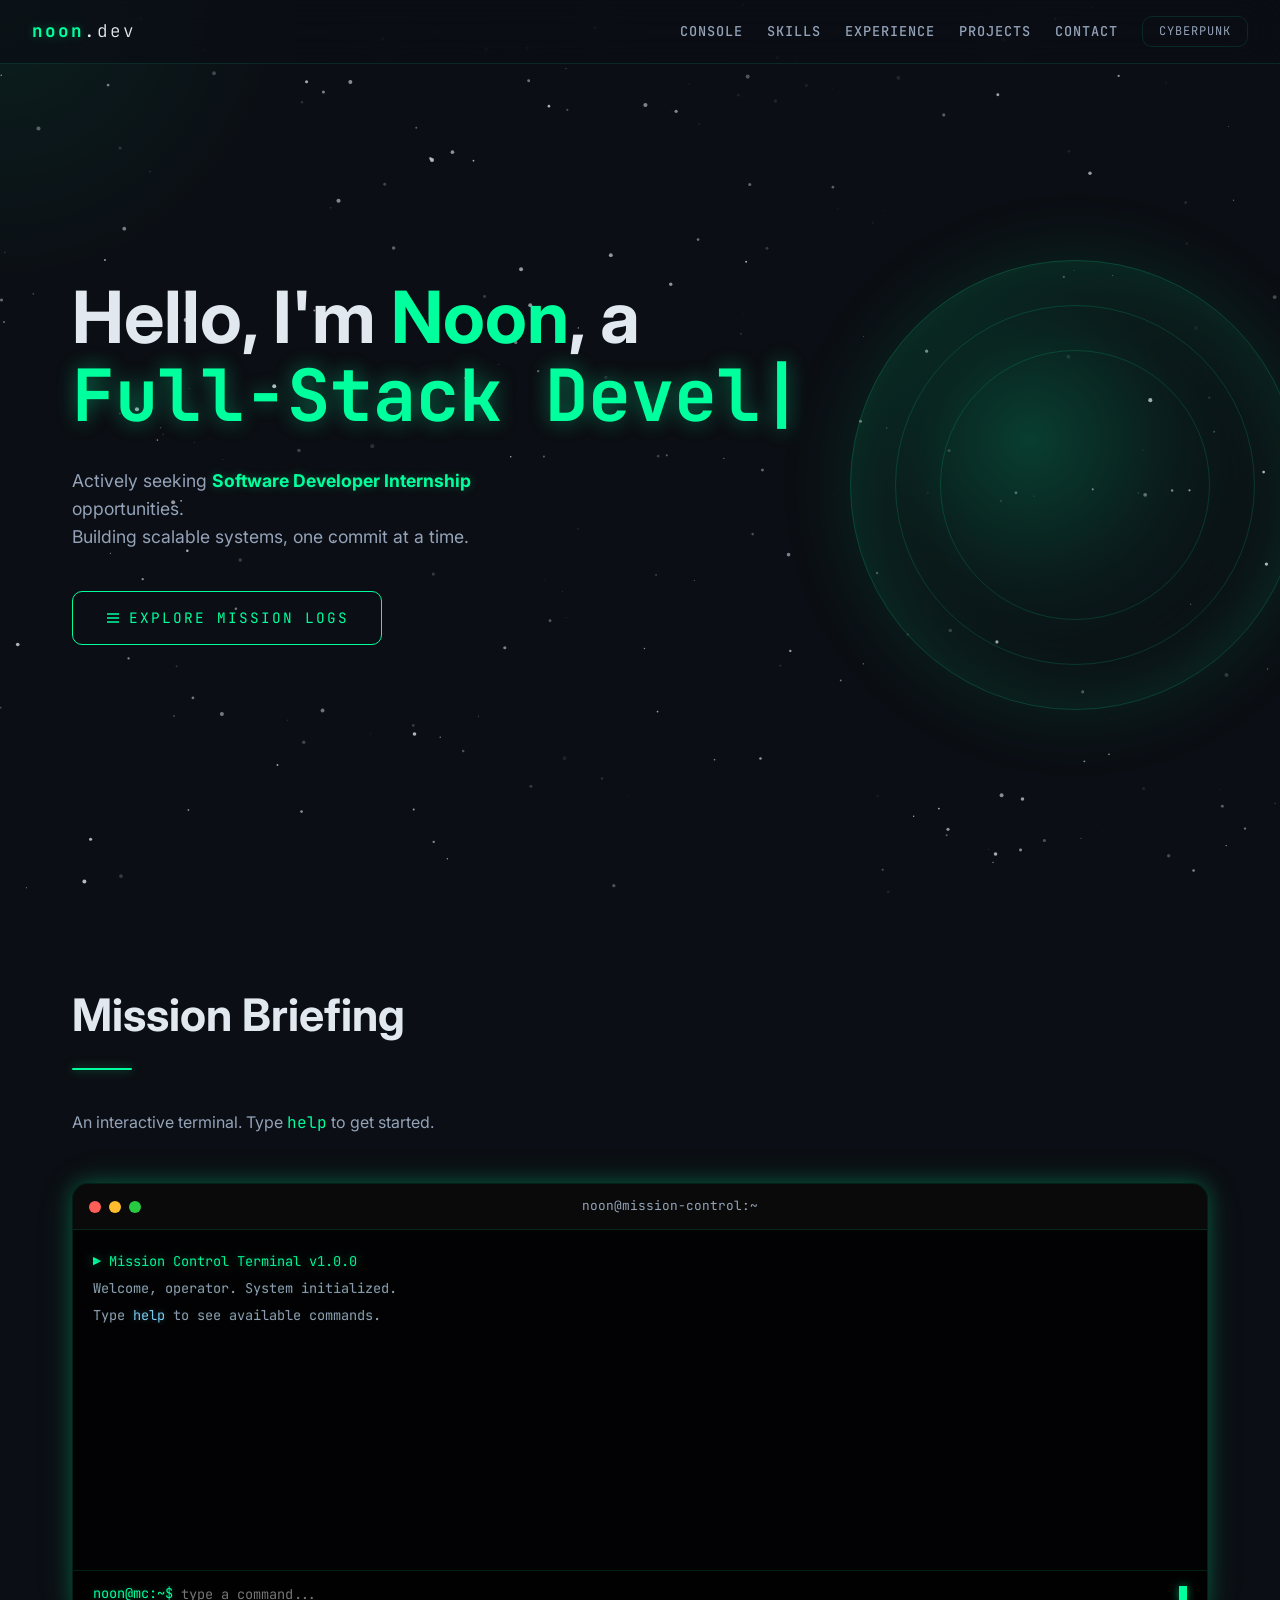
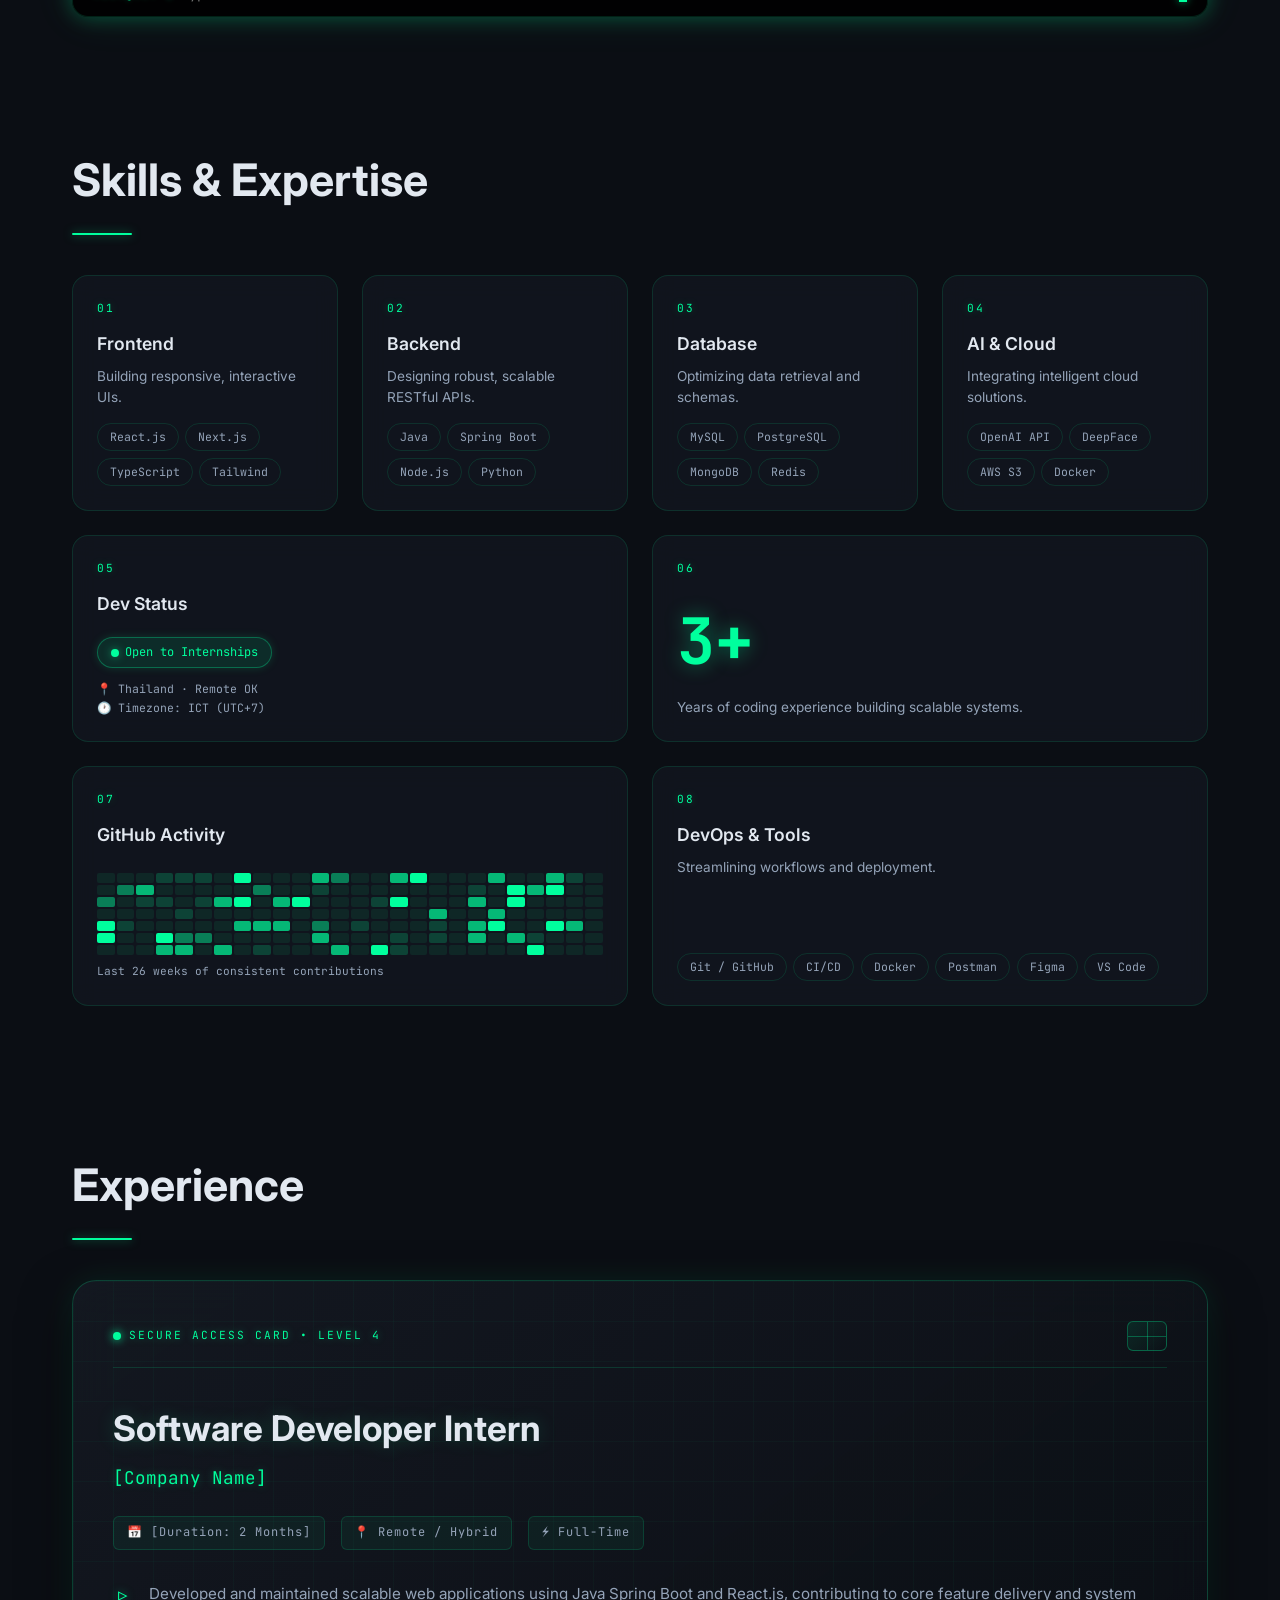
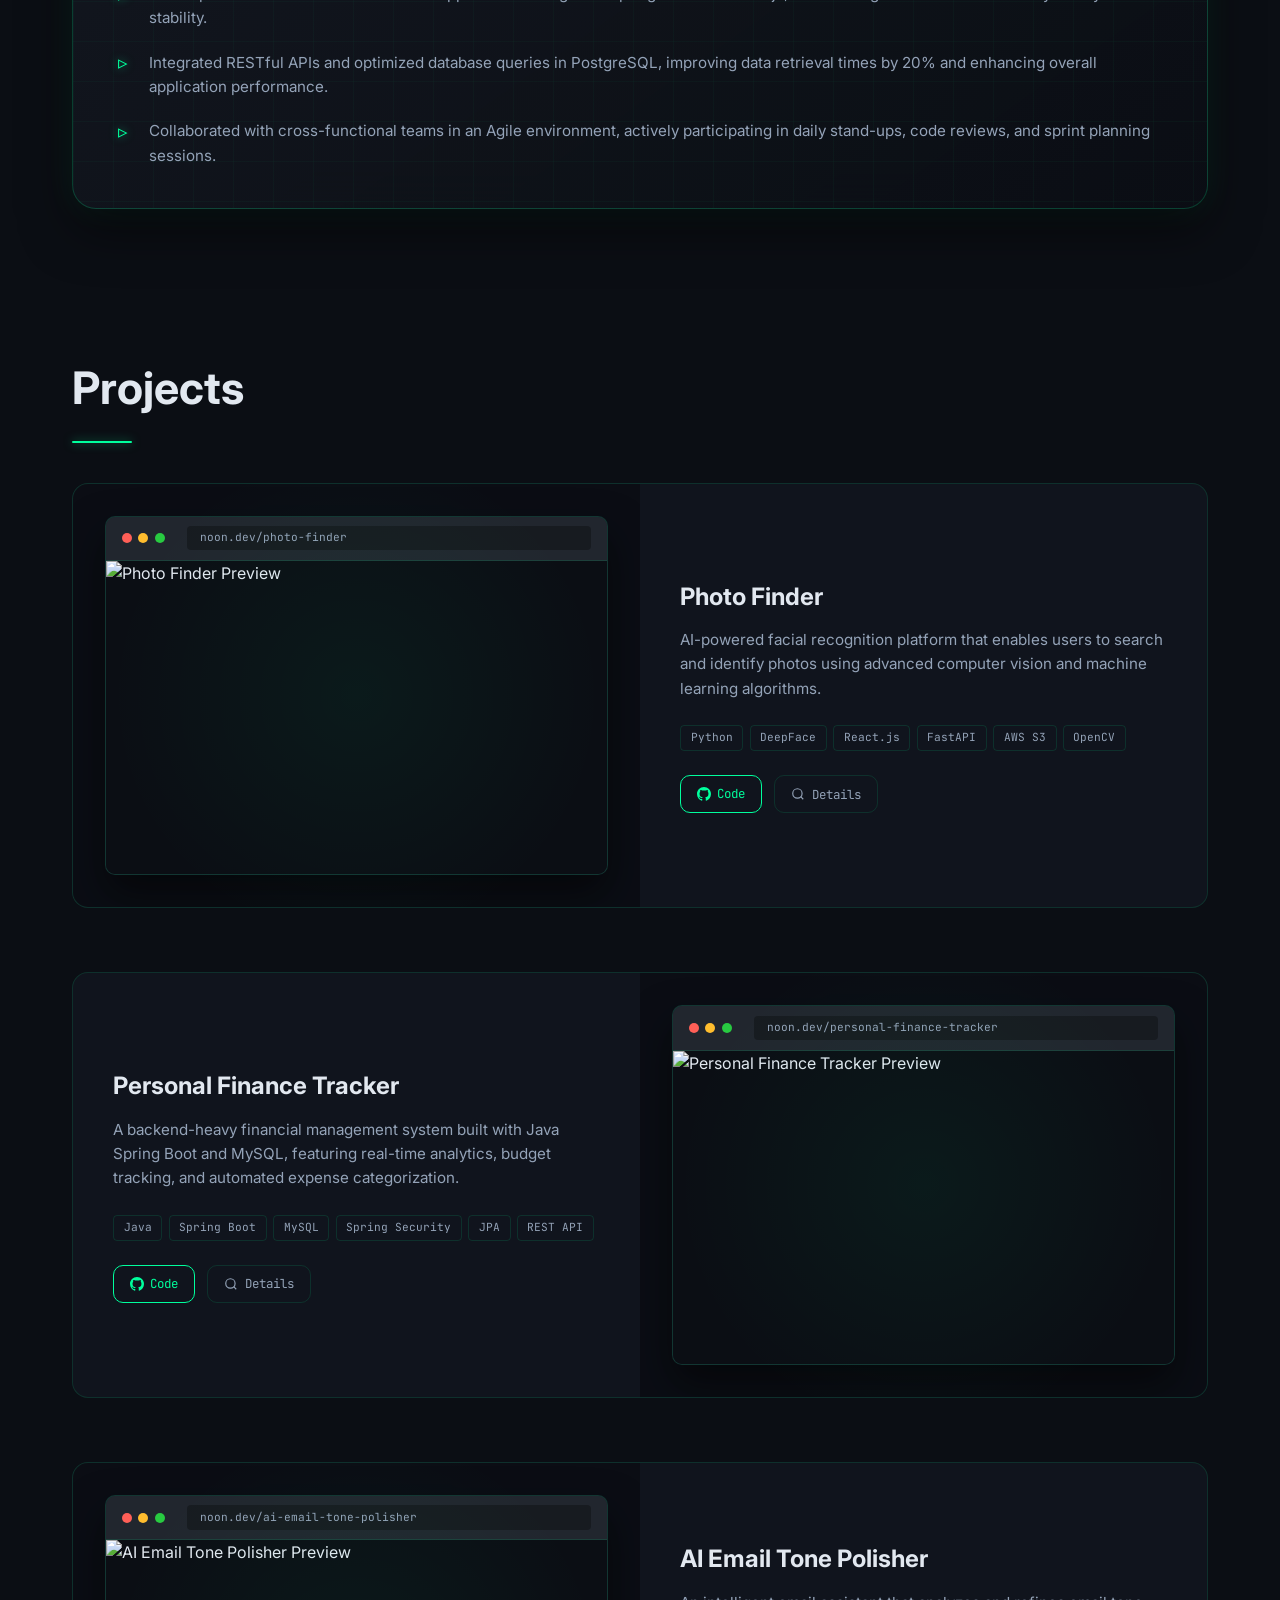
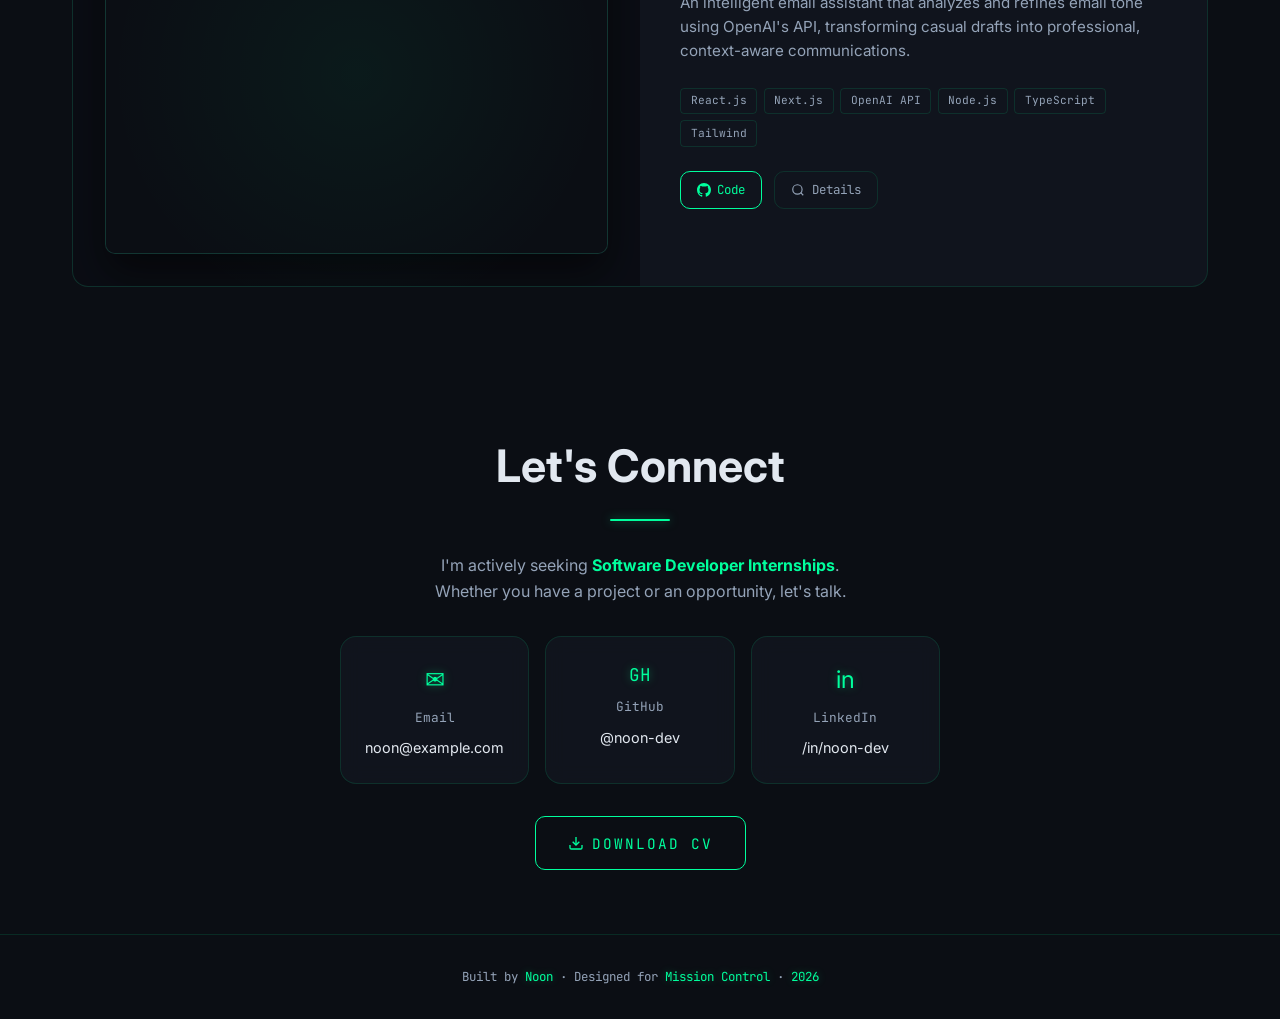
==== noon-portfolio.html @ 34ed3e95 "first commit" ====
<!DOCTYPE html>
<html lang="en">
<head>
<meta charset="UTF-8"/>
<meta name="viewport" content="width=device-width, initial-scale=1.0"/>
<title>Noon — Developer Mission Control</title>
<link rel="preconnect" href="https://fonts.googleapis.com"/>
<link rel="preconnect" href="https://fonts.gstatic.com" crossorigin/>
<link href="https://fonts.googleapis.com/css2?family=JetBrains+Mono:wght@400;500;700&family=Inter:wght@300;400;500;600;700&display=swap" rel="stylesheet"/>
<script src="https://cdnjs.cloudflare.com/ajax/libs/vanilla-tilt/1.8.0/vanilla-tilt.min.js"></script>
<style>
*,*::before,*::after{box-sizing:border-box;margin:0;padding:0}
:root{
  --bg:#0B0E14;
  --surface:rgba(21,26,35,0.6);
  --surface-solid:#151A23;
  --accent:#00FF9D;
  --accent2:#39FF14;
  --text:#E2E8F0;
  --text-muted:#94A3B8;
  --border:rgba(0,255,157,0.12);
  --glow:0 0 20px rgba(0,255,157,0.25), 0 0 40px rgba(0,255,157,0.1);
  --glow-intense:0 0 40px rgba(0,255,157,0.5), 0 0 80px rgba(0,255,157,0.25), 0 0 120px rgba(0,255,157,0.1);
  --mono:'JetBrains Mono',monospace;
  --sans:'Inter',sans-serif;
  --radius:16px;
  --radius-sm:10px;
}
.cyberpunk{
  --accent:#00FF9D;
  --glow:0 0 30px rgba(0,255,157,0.4), 0 0 60px rgba(0,255,157,0.2);
  --glow-intense:0 0 50px rgba(0,255,157,0.8), 0 0 100px rgba(0,255,157,0.4), 0 0 150px rgba(57,255,20,0.2);
  --border:rgba(0,255,157,0.25);
}
 
html{scroll-behavior:smooth}
body{
  background:var(--bg);
  color:var(--text);
  font-family:var(--sans);
  line-height:1.6;
  overflow-x:hidden;
  min-height:100vh;
}

/* CURSOR SPOTLIGHT */
#cursor-spotlight{
  position:fixed;
  top:0;left:0;
  width:600px;height:600px;
  background:radial-gradient(circle, rgba(0,255,157,0.08) 0%, rgba(0,255,157,0.03) 40%, transparent 70%);
  border-radius:50%;
  pointer-events:none;
  transform:translate(-50%,-50%);
  z-index:1;
  transition:opacity 0.3s;
  mix-blend-mode:screen;
}
@media(max-width:768px){#cursor-spotlight{display:none}}
 
/* STARS */
#stars-canvas{position:fixed;top:0;left:0;width:100%;height:100%;pointer-events:none;z-index:0}
 
/* SCROLLBAR */
::-webkit-scrollbar{width:6px}
::-webkit-scrollbar-track{background:var(--bg)}
::-webkit-scrollbar-thumb{background:var(--accent);border-radius:3px}
 
/* HEADER */
header{
  position:fixed;top:0;left:0;right:0;
  padding:1rem 2rem;
  display:flex;align-items:center;justify-content:space-between;
  background:rgba(11,14,20,0.7);
  backdrop-filter:blur(24px);
  -webkit-backdrop-filter:blur(24px);
  border-bottom:1px solid var(--border);
  z-index:100;
  transition:all 0.3s;
}
.logo{
  font-family:var(--mono);
  font-size:1.1rem;
  color:var(--accent);
  font-weight:700;
  letter-spacing:2px;
  text-decoration:none;
  text-shadow:0 0 10px rgba(0,255,157,0.3);
}
.logo span{color:var(--text);font-weight:300;text-shadow:none}
nav{display:flex;align-items:center;gap:1.5rem;flex-wrap:wrap}
nav a{
  color:var(--text-muted);
  text-decoration:none;
  font-size:0.85rem;
  font-weight:500;
  letter-spacing:1px;
  text-transform:uppercase;
  transition:color 0.3s, text-shadow 0.3s;
  font-family:var(--mono);
}
nav a:hover{color:var(--accent);text-shadow:0 0 8px rgba(0,255,157,0.5)}
.cyber-toggle{
  background:transparent;
  border:1px solid var(--border);
  color:var(--text-muted);
  padding:0.4rem 1rem;
  border-radius:var(--radius-sm);
  cursor:pointer;
  font-family:var(--mono);
  font-size:0.75rem;
  letter-spacing:1px;
  text-transform:uppercase;
  transition:all 0.3s;
  white-space:nowrap;
}
.cyber-toggle:hover,.cyber-toggle.active{
  color:var(--accent);
  border-color:var(--accent);
  box-shadow:var(--glow);
  text-shadow:0 0 8px rgba(0,255,157,0.5);
}
.hamburger{display:none;background:none;border:none;cursor:pointer;padding:0.5rem;color:var(--text)}
.hamburger svg{width:24px;height:24px;stroke:currentColor;fill:none;stroke-width:2}
.nav-links{display:flex;align-items:center;gap:1.5rem}
 
@media(max-width:768px){
  header{padding:1rem 1.25rem}
  .hamburger{display:block}
  .nav-links{
    display:none;position:absolute;top:100%;left:0;right:0;
    flex-direction:column;align-items:flex-start;gap:0;
    background:rgba(11,14,20,0.98);
    backdrop-filter:blur(20px);
    border-bottom:1px solid var(--border);
    padding:1rem 1.25rem;
  }
  .nav-links.open{display:flex}
  nav a{font-size:0.9rem;padding:0.6rem 0;border-bottom:1px solid rgba(255,255,255,0.05);width:100%}
  .cyber-toggle{margin-top:0.5rem;width:100%;text-align:center}
}
 
/* MAIN LAYOUT */
main{padding-top:70px;position:relative;z-index:2}
section{
  min-height:100vh;
  padding:5rem 2rem;
  max-width:1200px;
  margin:0 auto;
}
@media(max-width:768px){section{padding:4rem 1.25rem}}
 
/* HERO */
#hero{
  display:flex;flex-direction:column;
  justify-content:center;align-items:flex-start;
  min-height:calc(100vh - 70px);
  padding-top:2rem;
  position:relative;
}
.hero-inner{max-width:800px;width:100%}
.hero-headline{
  font-size:clamp(2.2rem,6vw,4.5rem);
  font-weight:700;
  line-height:1.1;
  margin-bottom:1.5rem;
  opacity:0;
  animation:fadeUp 0.6s 0.5s forwards;
}
.hero-headline .static{color:var(--text)}
.hero-headline .dynamic{color:var(--accent);display:block;min-height:1.2em;font-family:var(--mono);text-shadow:0 0 20px rgba(0,255,157,0.4)}
.cursor-blink{animation:cursorBlink 0.8s infinite}
.hero-sub{
  font-size:1.1rem;
  color:var(--text-muted);
  max-width:500px;
  margin-bottom:2.5rem;
  opacity:0;
  animation:fadeUp 0.6s 0.7s forwards;
}
.hero-sub strong{color:var(--accent);text-shadow:0 0 10px rgba(0,255,157,0.3)}
.hero-cta{
  display:inline-flex;align-items:center;gap:0.5rem;
  padding:0.9rem 2rem;
  border:1px solid var(--accent);
  color:var(--accent);
  text-decoration:none;
  font-family:var(--mono);
  font-size:0.9rem;
  letter-spacing:2px;
  text-transform:uppercase;
  border-radius:var(--radius-sm);
  transition:all 0.3s;
  cursor:pointer;background:transparent;
  opacity:0;animation:fadeUp 0.6s 0.9s forwards;
  box-shadow:0 0 0 rgba(0,255,157,0);
}
.hero-cta:hover{background:rgba(0,255,157,0.1);box-shadow:var(--glow);text-shadow:0 0 8px rgba(0,255,157,0.5)}
.hero-orb-wrap{
  position:absolute;right:-5%;top:50%;transform:translateY(-50%);
  width:min(45vw,450px);height:min(45vw,450px);
  pointer-events:none;display:flex;align-items:center;justify-content:center;
}
@media(max-width:900px){.hero-orb-wrap{opacity:0.3;right:-10%}}
@media(max-width:600px){.hero-orb-wrap{display:none}}
.orb{
  width:100%;height:100%;
  border-radius:50%;
  background:radial-gradient(circle at 40% 40%,rgba(0,255,157,0.2),rgba(0,255,157,0.05) 40%,transparent 70%);
  box-shadow:inset 0 0 80px rgba(0,255,157,0.15), 0 0 80px rgba(0,255,157,0.1);
  animation:orbPulse 4s ease-in-out infinite;
  transition:transform 0.1s;
}
.orb-ring{
  position:absolute;
  border:1px solid rgba(0,255,157,0.15);
  border-radius:50%;
  animation:orbRing 8s linear infinite;
}
 
/* TERMINAL */
#about{min-height:auto;padding-bottom:3rem}
.section-title{
  font-size:clamp(1.8rem,4vw,2.8rem);
  font-weight:700;margin-bottom:0.5rem;
}
.section-sub{color:var(--text-muted);font-size:1rem;margin-bottom:3rem}
.terminal-wrap{
  background:rgba(0,0,0,0.8);
  border:1px solid var(--border);
  border-radius:var(--radius);
  overflow:hidden;
  box-shadow:var(--glow);
  transition:box-shadow 0.3s, border-color 0.3s;
  position:relative;
}
.terminal-wrap:hover{box-shadow:var(--glow-intense);border-color:rgba(0,255,157,0.3)}
.terminal-bar{
  background:rgba(255,255,255,0.03);
  padding:0.75rem 1rem;
  display:flex;align-items:center;gap:0.5rem;
  border-bottom:1px solid var(--border);
}
.t-dot{width:12px;height:12px;border-radius:50%}
.t-dot.red{background:#FF5F57}
.t-dot.yellow{background:#FFBD2E}
.t-dot.green{background:#28CA41}
.terminal-title{font-family:var(--mono);font-size:0.8rem;color:var(--text-muted);margin-left:auto;margin-right:auto}
.terminal-body{
  padding:1.25rem;
  font-family:var(--mono);font-size:0.85rem;
  line-height:1.7;
  min-height:340px;max-height:420px;
  overflow-y:auto;
  scroll-behavior:smooth;
  position:relative;
  text-shadow:0 0 2px rgba(0,255,157,0.1);
}
.terminal-body::after {
  content: " ";
  display: block;
  position: absolute;
  top: 0; left: 0; bottom: 0; right: 0;
  background: linear-gradient(rgba(18, 16, 16, 0) 50%, rgba(0, 0, 0, 0.15) 50%);
  background-size: 100% 4px;
  pointer-events: none;
  z-index: 2;
  opacity: 0.6;
}
@media(max-width:600px){.terminal-body{font-size:0.78rem;min-height:280px;max-height:360px}}
.t-line{margin-bottom:0.25rem;word-break:break-word;position:relative;z-index:1}
.t-prompt{color:var(--accent);text-shadow:0 0 5px rgba(0,255,157,0.3)}
.t-cmd{color:#7DD3FC;text-shadow:0 0 5px rgba(125,211,252,0.3)}
.t-out{color:var(--text-muted)}
.t-accent{color:var(--accent);text-shadow:0 0 8px rgba(0,255,157,0.4)}
.t-err{color:#F87171;text-shadow:0 0 5px rgba(248,113,113,0.3)}
.t-info{color:#FCD34D;text-shadow:0 0 5px rgba(252,211,77,0.3)}
.t-input-row{
  display:flex;align-items:center;gap:0;
  border-top:1px solid var(--border);
  padding:0.75rem 1.25rem;
  position:relative;z-index:3;
  background:rgba(0,0,0,0.5);
}
.t-input-row .t-prompt-static{font-family:var(--mono);font-size:0.85rem;color:var(--accent);white-space:nowrap;text-shadow:0 0 5px rgba(0,255,157,0.3)}
.t-input{
  background:none;border:none;outline:none;
  color:var(--text);font-family:var(--mono);font-size:0.85rem;
  flex:1;caret-color:var(--accent);padding-left:0.5rem;
}
.t-cur{
  display:inline-block;width:8px;height:1em;
  background:var(--accent);margin-left:1px;vertical-align:middle;
  animation:cursorBlink 0.8s infinite;
  box-shadow:0 0 8px rgba(0,255,157,0.5);
}
 
/* BALANCED SKILLS BENTO GRID */
#skills{min-height:auto;padding-bottom:4rem}
.bento-grid{
  display:grid;
  grid-template-columns:repeat(4, 1fr);
  grid-auto-rows:minmax(180px, auto);
  gap:1.5rem;
}
.span-1{grid-column:span 1}
.span-2{grid-column:span 2}

@media(max-width:1024px){
  .bento-grid{grid-template-columns:repeat(2, 1fr)}
  .span-2{grid-column:span 2}
  .span-1{grid-column:span 1}
}
@media(max-width:600px){
  .bento-grid{grid-template-columns:1fr}
  .span-2, .span-1{grid-column:span 1}
}

.bento-card{
  background:var(--surface);
  border:1px solid var(--border);
  border-radius:var(--radius);
  padding:1.5rem;
  backdrop-filter:blur(12px);
  -webkit-backdrop-filter:blur(12px);
  transition:box-shadow 0.4s, border-color 0.4s, transform 0.4s;
  cursor:default;
  position:relative;
  overflow:hidden;
  transform-style:preserve-3d;
  display:flex;
  flex-direction:column;
}
.bento-card::before{
  content:'';position:absolute;top:0;left:0;right:0;bottom:0;
  background:linear-gradient(135deg, rgba(0,255,157,0.05) 0%, transparent 50%);
  opacity:0;transition:opacity 0.4s;pointer-events:none;
}
.bento-card:hover::before{opacity:1}
.bento-card:hover{
  box-shadow:var(--glow);
  border-color:rgba(0,255,157,0.4);
}
.cyberpunk .bento-card:hover{box-shadow:var(--glow-intense)}
.bc-label{font-family:var(--mono);font-size:0.7rem;color:var(--accent);letter-spacing:2px;text-transform:uppercase;margin-bottom:0.75rem;text-shadow:0 0 8px rgba(0,255,157,0.3)}
.bc-title{font-size:1.1rem;font-weight:600;margin-bottom:0.5rem}
.bc-sub{font-size:0.85rem;color:var(--text-muted);line-height:1.5}
.skill-pills{display:flex;flex-wrap:wrap;gap:0.4rem;margin-top:auto;padding-top:1rem}
.pill{
  padding:0.25rem 0.75rem;
  border:1px solid var(--border);
  border-radius:20px;
  font-family:var(--mono);font-size:0.72rem;
  color:var(--text-muted);transition:all 0.3s;
}
.pill:hover,.bento-card:hover .pill.hl{
  border-color:var(--accent);color:var(--accent);
  background:rgba(0,255,157,0.08);
  box-shadow:0 0 10px rgba(0,255,157,0.2);
}
.gh-graph{display:grid;grid-template-columns:repeat(26,1fr);gap:2px;margin-top:auto;padding-top:1rem}
.gh-cell{height:10px;border-radius:2px;background:rgba(0,255,157,0.08);transition:background 0.3s}
.gh-cell.l1{background:rgba(0,255,157,0.2)}
.gh-cell.l2{background:rgba(0,255,157,0.45)}
.gh-cell.l3{background:rgba(0,255,157,0.7)}
.gh-cell.l4{background:rgba(0,255,157,1)}
.status-badge{
  display:inline-flex;align-items:center;gap:0.4rem;
  padding:0.3rem 0.8rem;
  background:rgba(0,255,157,0.1);
  border:1px solid rgba(0,255,157,0.3);
  border-radius:20px;
  font-family:var(--mono);font-size:0.75rem;color:var(--accent);
  box-shadow:0 0 10px rgba(0,255,157,0.15);
}
.status-dot{width:8px;height:8px;border-radius:50%;background:var(--accent);animation:orbPulse 2s infinite;box-shadow:0 0 8px rgba(0,255,157,0.5)}
.big-num{font-size:clamp(2.5rem,6vw,4rem);font-weight:700;color:var(--accent);font-family:var(--mono);text-shadow:0 0 20px rgba(0,255,157,0.4)}

/* EXPERIENCE HOLOGRAPHIC CARD */
#experience {
  min-height: auto;
  padding-bottom: 4rem;
}
.holo-scene {
  perspective: 1000px;
  width: 100%;
  margin-top: 2rem;
}
.holo-card {
  position: relative;
  background: linear-gradient(145deg, rgba(21, 26, 35, 0.85), rgba(11, 14, 20, 0.95));
  border: 1px solid rgba(0, 255, 157, 0.2);
  border-radius: 24px;
  padding: 2.5rem;
  backdrop-filter: blur(20px);
  -webkit-backdrop-filter: blur(20px);
  box-shadow: 0 20px 50px rgba(0,0,0,0.5), 0 0 30px rgba(0, 255, 157, 0.1);
  transform-style: preserve-3d;
  overflow: hidden;
  transition: box-shadow 0.4s, border-color 0.4s;
}
.holo-card:hover {
  border-color: rgba(0, 255, 157, 0.5);
  box-shadow: 0 25px 60px rgba(0,0,0,0.6), 0 0 50px rgba(0, 255, 157, 0.2);
}
.holo-card::before {
  content: '';
  position: absolute;
  inset: 0;
  background-image: 
    linear-gradient(rgba(0, 255, 157, 0.03) 1px, transparent 1px),
    linear-gradient(90deg, rgba(0, 255, 157, 0.03) 1px, transparent 1px);
  background-size: 40px 40px;
  pointer-events: none;
  z-index: 0;
}
.holo-card::after {
  content: '';
  position: absolute;
  top: -100%;
  left: 0;
  width: 100%;
  height: 100%;
  background: linear-gradient(to bottom, transparent, rgba(0, 255, 157, 0.08), transparent);
  pointer-events: none;
  z-index: 1;
  transition: top 0.8s ease-in-out;
}
.holo-card:hover::after {
  top: 100%;
  transition: top 1.2s ease-in-out;
}

.holo-content {
  position: relative;
  z-index: 2;
  transform: translateZ(30px);
}
.holo-header {
  display: flex;
  justify-content: space-between;
  align-items: center;
  margin-bottom: 2rem;
  border-bottom: 1px solid rgba(0, 255, 157, 0.15);
  padding-bottom: 1rem;
}
.holo-badge {
  font-family: var(--mono);
  font-size: 0.7rem;
  color: var(--accent);
  letter-spacing: 2px;
  text-transform: uppercase;
  display: flex;
  align-items: center;
  gap: 0.5rem;
  text-shadow: 0 0 8px rgba(0, 255, 157, 0.4);
}
.holo-badge::before {
  content: '';
  width: 8px;
  height: 8px;
  background: var(--accent);
  border-radius: 50%;
  box-shadow: 0 0 10px var(--accent);
  animation: orbPulse 2s infinite;
}
.holo-chip {
  width: 40px;
  height: 30px;
  border: 1px solid rgba(0, 255, 157, 0.3);
  border-radius: 6px;
  background: linear-gradient(135deg, rgba(0, 255, 157, 0.1), transparent);
  position: relative;
  overflow: hidden;
}
.holo-chip::before {
  content: '';
  position: absolute;
  top: 50%;
  left: 0;
  right: 0;
  height: 1px;
  background: rgba(0, 255, 157, 0.3);
}
.holo-chip::after {
  content: '';
  position: absolute;
  left: 50%;
  top: 0;
  bottom: 0;
  width: 1px;
  background: rgba(0, 255, 157, 0.3);
}

.holo-role {
  font-size: clamp(1.5rem, 4vw, 2.2rem);
  font-weight: 700;
  color: var(--text);
  margin-bottom: 0.5rem;
  text-shadow: 0 0 20px rgba(0, 255, 157, 0.2);
}
.holo-company {
  font-family: var(--mono);
  font-size: 1.1rem;
  color: var(--accent);
  margin-bottom: 1.5rem;
  text-shadow: 0 0 10px rgba(0, 255, 157, 0.3);
}
.holo-meta {
  display: flex;
  flex-wrap: wrap;
  gap: 1rem;
  margin-bottom: 2rem;
}
.holo-tag {
  font-family: var(--mono);
  font-size: 0.75rem;
  color: var(--text-muted);
  background: rgba(0, 255, 157, 0.05);
  border: 1px solid rgba(0, 255, 157, 0.15);
  padding: 0.4rem 0.8rem;
  border-radius: 6px;
  letter-spacing: 1px;
}

.holo-tasks {
  list-style: none;
  display: flex;
  flex-direction: column;
  gap: 1.25rem;
}
.holo-tasks li {
  display: flex;
  align-items: flex-start;
  gap: 1rem;
  color: var(--text-muted);
  font-size: 0.95rem;
  line-height: 1.6;
  transition: color 0.3s, transform 0.3s;
}
.holo-tasks li:hover {
  color: var(--text);
  transform: translateX(5px);
}
.holo-bullet {
  flex-shrink: 0;
  width: 20px;
  height: 20px;
  display: flex;
  align-items: center;
  justify-content: center;
  color: var(--accent);
  font-size: 1.2rem;
  text-shadow: 0 0 8px rgba(0, 255, 157, 0.5);
  margin-top: 2px;
}

@media (max-width: 600px) {
  .holo-card { padding: 1.5rem; }
  .holo-header { flex-direction: column; align-items: flex-start; gap: 1rem; }
}
 
/* PROJECTS */
#projects{min-height:auto;padding-bottom:4rem}
.projects-grid{display:flex;flex-direction:column;gap:4rem}
.proj-card{
  background:var(--surface);
  border:1px solid var(--border);
  border-radius:var(--radius);
  overflow:hidden;
  transition:box-shadow 0.4s, border-color 0.4s;
  cursor:default;
  position:relative;
  display:grid;
  grid-template-columns:1fr 1fr;
  gap:0;
  transform-style:preserve-3d;
}
.proj-card.reverse{direction:rtl}
.proj-card.reverse > *{direction:ltr}
.proj-card:hover{
  box-shadow:var(--glow);
  border-color:rgba(0,255,157,0.4);
}
.cyberpunk .proj-card:hover{box-shadow:var(--glow-intense)}
@media(max-width:900px){
  .proj-card, .proj-card.reverse{grid-template-columns:1fr;direction:ltr}
}
.proj-visual{
  padding:2rem;
  display:flex;align-items:center;justify-content:center;
  background:rgba(0,0,0,0.3);
  position:relative;
  overflow:hidden;
}
.proj-visual::before{
  content:'';position:absolute;inset:0;
  background:radial-gradient(circle at center, rgba(0,255,157,0.05) 0%, transparent 70%);
  pointer-events:none;
}

@keyframes floatImage {
  0%, 100% { transform: translateY(0px); }
  50% { transform: translateY(-15px); }
}
.browser-mockup{
  width:100%;
  background:var(--surface-solid);
  border:1px solid var(--border);
  border-radius:var(--radius-sm);
  overflow:hidden;
  box-shadow:0 20px 40px rgba(0,0,0,0.5);
  transition:transform 0.4s, box-shadow 0.4s;
  cursor:pointer;
  animation: floatImage 6s ease-in-out infinite;
}
.browser-mockup:hover {
  animation-play-state: paused;
  transform: translateY(-5px) scale(1.02);
  box-shadow:0 30px 60px rgba(0,0,0,0.6), 0 0 30px rgba(0,255,157,0.2);
}
.browser-bar{
  background:rgba(255,255,255,0.05);
  padding:0.6rem 1rem;
  display:flex;align-items:center;gap:0.4rem;
  border-bottom:1px solid var(--border);
}
.b-dot{width:10px;height:10px;border-radius:50%}
.b-dot.red{background:#FF5F57}
.b-dot.yellow{background:#FFBD2E}
.b-dot.green{background:#28CA41}
.browser-url{
  margin-left:1rem;
  background:rgba(0,0,0,0.3);
  border-radius:4px;
  padding:0.2rem 0.8rem;
  font-family:var(--mono);font-size:0.7rem;color:var(--text-muted);
  flex:1;
}
.browser-img{
  width:100%;height:auto;display:block;
  aspect-ratio:16/10;
  object-fit:cover;
  background:var(--bg);
}
.proj-info{padding:2.5rem;display:flex;flex-direction:column;justify-content:center}
.proj-title{font-size:1.5rem;font-weight:700;margin-bottom:0.75rem}
.proj-desc{color:var(--text-muted);font-size:0.95rem;line-height:1.6;margin-bottom:1.5rem}
.proj-tags{display:flex;flex-wrap:wrap;gap:0.4rem;margin-bottom:1.5rem}
.proj-tag{
  padding:0.2rem 0.6rem;border:1px solid var(--border);
  border-radius:4px;font-family:var(--mono);font-size:0.7rem;color:var(--text-muted);
  transition:all 0.3s;
}
.proj-tag:hover{border-color:var(--accent);color:var(--accent);box-shadow:0 0 8px rgba(0,255,157,0.2)}
.proj-links{display:flex;gap:0.75rem;flex-wrap:wrap}
.btn-ghost{
  padding:0.5rem 1rem;border:1px solid var(--border);
  color:var(--text-muted);background:none;border-radius:var(--radius-sm);
  font-family:var(--mono);font-size:0.78rem;cursor:pointer;
  text-decoration:none;display:inline-flex;align-items:center;gap:0.4rem;
  transition:all 0.3s;
}
.btn-ghost:hover{border-color:var(--accent);color:var(--accent);background:rgba(0,255,157,0.08);box-shadow:0 0 10px rgba(0,255,157,0.15)}
.btn-primary{
  padding:0.5rem 1rem;border:1px solid var(--accent);
  color:var(--accent);background:none;border-radius:var(--radius-sm);
  font-family:var(--mono);font-size:0.78rem;cursor:pointer;
  text-decoration:none;display:inline-flex;align-items:center;gap:0.4rem;
  transition:all 0.3s;
}
.btn-primary:hover{background:rgba(0,255,157,0.1);box-shadow:var(--glow);text-shadow:0 0 8px rgba(0,255,157,0.5)}
.arch-diagram{
  margin:1rem 0;padding:1rem;
  background:rgba(0,0,0,0.5);
  border:1px solid var(--border);
  border-radius:var(--radius-sm);
  font-family:var(--mono);font-size:0.7rem;color:var(--text-muted);
  overflow-x:auto;white-space:pre;line-height:1.5;
}
.code-block{
  background:rgba(0,0,0,0.6);
  border:1px solid var(--border);
  border-radius:var(--radius-sm);
  padding:1rem;overflow-x:auto;
  font-family:var(--mono);font-size:0.78rem;
  line-height:1.6;margin:1rem 0;
}
.code-block .kw{color:#C792EA}
.code-block .fn{color:#82AAFF}
.code-block .str{color:#C3E88D}
.code-block .cmt{color:#546E7A}
.code-block .type{color:#FFCB6B}
.code-block .ann{color:#F78C6C}
 
/* LIGHTBOX MODAL */
.lightbox-overlay{
  display:none;position:fixed;inset:0;
  background:rgba(0,0,0,0.9);
  backdrop-filter:blur(12px);
  -webkit-backdrop-filter:blur(12px);
  z-index:300;
  overflow-y:auto;
  padding:2rem 1rem;
  align-items:center;justify-content:center;
}
.lightbox-overlay.open{display:flex}
.lightbox-content{
  max-width:900px;width:100%;
  position:relative;
  animation:lightboxIn 0.4s cubic-bezier(0.16, 1, 0.3, 1);
}
.lightbox-close{
  position:absolute;top:-3rem;right:0;
  background:none;border:1px solid var(--border);color:var(--text-muted);
  font-size:1.2rem;cursor:pointer;
  width:40px;height:40px;display:flex;align-items:center;justify-content:center;
  border-radius:50%;transition:all 0.3s;
  font-family:var(--mono);
}
.lightbox-close:hover{color:var(--accent);border-color:var(--accent);box-shadow:var(--glow)}
.lightbox-img-wrap{
  background:var(--surface-solid);
  border:1px solid var(--border);
  border-radius:var(--radius);
  overflow:hidden;
  box-shadow:var(--glow-intense);
}
.lightbox-img{width:100%;height:auto;display:block}
@keyframes lightboxIn{from{opacity:0;transform:scale(0.9) translateY(20px)}to{opacity:1;transform:scale(1) translateY(0)}}

/* PROJECT MODAL */
.modal-overlay{
  display:none;position:fixed;inset:0;
  background:rgba(0,0,0,0.85);
  backdrop-filter:blur(8px);
  -webkit-backdrop-filter:blur(8px);
  z-index:200;
  overflow-y:auto;
  padding:2rem 1rem;
}
.modal-overlay.open{display:flex;align-items:flex-start;justify-content:center}
.modal{
  background:var(--surface-solid);
  border:1px solid var(--border);
  border-radius:var(--radius);
  max-width:760px;width:100%;
  padding:2.5rem;
  position:relative;
  margin:auto;
  box-shadow:var(--glow-intense);
  animation:modalIn 0.4s cubic-bezier(0.16, 1, 0.3, 1);
}
@keyframes modalIn{from{opacity:0;transform:translateY(30px)}to{opacity:1;transform:translateY(0)}}
.modal-close{
  position:absolute;top:1.25rem;right:1.25rem;
  background:none;border:1px solid var(--border);color:var(--text-muted);
  font-size:1.2rem;cursor:pointer;
  width:36px;height:36px;display:flex;align-items:center;justify-content:center;
  border-radius:50%;transition:all 0.3s;
  font-family:var(--mono);
}
.modal-close:hover{color:var(--accent);border-color:var(--accent);box-shadow:var(--glow)}
.modal h2{font-size:1.6rem;margin-bottom:0.5rem}
.modal h3{font-family:var(--mono);color:var(--accent);font-size:0.8rem;letter-spacing:2px;text-transform:uppercase;margin:1.5rem 0 0.5rem;text-shadow:0 0 8px rgba(0,255,157,0.3)}
.modal p{color:var(--text-muted);font-size:0.9rem;line-height:1.7}
@media(max-width:600px){.modal{padding:1.75rem 1.25rem}}
 
/* CONTACT */
#contact{min-height:auto;padding-bottom:4rem;text-align:center}
.contact-inner{max-width:600px;margin:0 auto}
.contact-grid{display:flex;flex-wrap:wrap;gap:1rem;justify-content:center;margin-top:2rem}
.contact-card{
  flex:1 1 180px;
  padding:1.5rem;
  background:var(--surface);border:1px solid var(--border);border-radius:var(--radius);
  transition:all 0.3s;text-decoration:none;color:inherit;
  display:flex;flex-direction:column;align-items:center;gap:0.5rem;
  backdrop-filter:blur(10px);
}
.contact-card:hover{box-shadow:var(--glow);border-color:rgba(0,255,157,0.4);transform:translateY(-3px)}
.contact-icon{font-size:1.5rem;color:var(--accent);text-shadow:0 0 10px rgba(0,255,157,0.4)}
.contact-label{font-family:var(--mono);font-size:0.8rem;color:var(--text-muted)}
.contact-val{font-size:0.9rem;color:var(--text)}
 
/* FOOTER */
footer{
  text-align:center;padding:2rem;
  border-top:1px solid var(--border);
  font-family:var(--mono);font-size:0.78rem;color:var(--text-muted);
  position:relative;z-index:2;
}
footer span{color:var(--accent);text-shadow:0 0 8px rgba(0,255,157,0.3)}
 
/* ANIMATIONS */
@keyframes fadeUp{from{opacity:0;transform:translateY(20px)}to{opacity:1;transform:translateY(0)}}
@keyframes cursorBlink{0%,100%{opacity:1}50%{opacity:0}}
@keyframes orbPulse{0%,100%{transform:scale(1);opacity:0.8}50%{transform:scale(1.05);opacity:1}}
@keyframes orbRing{from{transform:rotate(0)}to{transform:rotate(360deg)}}
@keyframes glitchSkew{
  0%,100%{transform:none;filter:none}
  92%{transform:none;filter:none}
  93%{transform:skewX(-3deg);filter:hue-rotate(20deg)}
  94%{transform:none;filter:none}
  96%{transform:skewX(2deg) scaleX(1.01);filter:hue-rotate(-20deg) brightness(1.2)}
  97%{transform:none;filter:none}
}
.cyberpunk .dynamic{animation:glitchSkew 4s infinite}
.cyberpunk nav a:hover,.cyberpunk .hero-cta:hover,.cyberpunk .btn-primary:hover{
  text-shadow:0 0 8px var(--accent),0 0 16px var(--accent);
}
 
/* SCROLL REVEAL */
.reveal, .reveal-left, .reveal-right {
  opacity: 0;
  transition: opacity 0.8s cubic-bezier(0.16, 1, 0.3, 1), transform 0.8s cubic-bezier(0.16, 1, 0.3, 1);
}
.reveal { transform: translateY(40px); }
.reveal-left { transform: translateX(-50px); }
.reveal-right { transform: translateX(50px); }

.reveal.visible, .reveal-left.visible, .reveal-right.visible {
  opacity: 1;
  transform: translate(0, 0);
}

@media (max-width: 767px) {
  .reveal-left, .reveal-right {
    transform: translateX(-30px);
  }
}
 
/* DIVIDER */
.divider{
  width:60px;height:2px;background:var(--accent);
  margin:1rem 0 2.5rem;border-radius:1px;
  box-shadow:0 0 10px rgba(0,255,157,0.5);
}
</style>
</head>
<body>
 
<div id="cursor-spotlight"></div>
<canvas id="stars-canvas"></canvas>
 
<header id="site-header">
  <a class="logo" href="#hero">noon<span>.dev</span></a>
  <button class="hamburger" id="hamburger" aria-label="Menu">
    <svg viewBox="0 0 24 24"><line x1="3" y1="6" x2="21" y2="6"/><line x1="3" y1="12" x2="21" y2="12"/><line x1="3" y1="18" x2="21" y2="18"/></svg>
  </button>
  <div class="nav-links" id="nav-links">
    <nav>
      <a href="#about">Console</a>
      <a href="#skills">Skills</a>
      <a href="#experience">Experience</a>
      <a href="#projects">Projects</a>
      <a href="#contact">Contact</a>
      <button class="cyber-toggle" id="cyberBtn"> Cyberpunk</button>
    </nav>
  </div>
</header>
 
<main>
 
<section id="hero">
  <div class="hero-inner">
    <h1 class="hero-headline">
      <span class="static">Hello, I'm <span style="color:var(--accent)">Noon</span>, a</span>
      <span class="dynamic" id="typewriter">&nbsp;<span class="cursor-blink">|</span></span>
    </h1>
    <p class="hero-sub">
      Actively seeking <strong>Software Developer Internship</strong> opportunities.<br>
      Building scalable systems, one commit at a time.
    </p>
    <a class="hero-cta" href="#projects">
      <svg width="16" height="16" viewBox="0 0 24 24" fill="none" stroke="currentColor" stroke-width="2"><path d="M3 12h18M3 6h18M3 18h18"/></svg>
      Explore Mission Logs
    </a>
  </div>
  <div class="hero-orb-wrap" id="orbWrap">
    <div class="orb-ring" style="width:100%;height:100%;"></div>
    <div class="orb-ring" style="width:80%;height:80%;animation-duration:12s;animation-direction:reverse;"></div>
    <div class="orb-ring" style="width:60%;height:60%;animation-duration:6s;"></div>
    <div class="orb" id="mainOrb"></div>
  </div>
</section>
 
<section id="about">
  <div class="reveal">
    <h2 class="section-title">Mission Briefing</h2>
    <div class="divider"></div>
    <p class="section-sub">An interactive terminal. Type <code style="color:var(--accent);font-family:var(--mono)">help</code> to get started.</p>
    <div class="terminal-wrap">
      <div class="terminal-bar">
        <div class="t-dot red"></div>
        <div class="t-dot yellow"></div>
        <div class="t-dot green"></div>
        <div class="terminal-title">noon@mission-control:~</div>
      </div>
      <div class="terminal-body" id="terminalBody"></div>
      <div class="t-input-row">
        <span class="t-prompt-static">noon@mc:~$ </span>
        <input class="t-input" id="termInput" type="text" placeholder="type a command..." autocomplete="off" spellcheck="false" autocorrect="off" autocapitalize="none"/>
        <span class="t-cur"></span>
      </div>
    </div>
  </div>
</section>
 
<section id="skills">
  <div class="reveal">
    <h2 class="section-title">Skills & Expertise</h2>
    <div class="divider"></div>
    <div class="bento-grid">
 
      <!-- Row 1: 4 equal columns -->
      <div class="bento-card span-1" data-tilt data-tilt-max="5" data-tilt-glare="true" data-tilt-max-glare="0.1">
        <div class="bc-label">01</div>
        <div class="bc-title">Frontend</div>
        <div class="bc-sub">Building responsive, interactive UIs.</div>
        <div class="skill-pills">
          <span class="pill hl">React.js</span><span class="pill hl">Next.js</span>
          <span class="pill">TypeScript</span><span class="pill hl">Tailwind</span>
        </div>
      </div>
 
      <div class="bento-card span-1" data-tilt data-tilt-max="5" data-tilt-glare="true" data-tilt-max-glare="0.1">
        <div class="bc-label">02</div>
        <div class="bc-title">Backend</div>
        <div class="bc-sub">Designing robust, scalable RESTful APIs.</div>
        <div class="skill-pills">
          <span class="pill hl">Java</span><span class="pill hl">Spring Boot</span>
          <span class="pill">Node.js</span><span class="pill">Python</span>
        </div>
      </div>
 
      <div class="bento-card span-1" data-tilt data-tilt-max="5" data-tilt-glare="true" data-tilt-max-glare="0.1">
        <div class="bc-label">03</div>
        <div class="bc-title">Database</div>
        <div class="bc-sub">Optimizing data retrieval and schemas.</div>
        <div class="skill-pills">
          <span class="pill hl">MySQL</span><span class="pill hl">PostgreSQL</span>
          <span class="pill">MongoDB</span><span class="pill">Redis</span>
        </div>
      </div>
 
      <div class="bento-card span-1" data-tilt data-tilt-max="5" data-tilt-glare="true" data-tilt-max-glare="0.1">
        <div class="bc-label">04</div>
        <div class="bc-title">AI & Cloud</div>
        <div class="bc-sub">Integrating intelligent cloud solutions.</div>
        <div class="skill-pills">
          <span class="pill hl">OpenAI API</span><span class="pill">DeepFace</span>
          <span class="pill hl">AWS S3</span><span class="pill">Docker</span>
        </div>
      </div>

      <!-- Row 2: 2 wide columns (span 2 each = 4 total) -->
      <div class="bento-card span-2" style="display:flex;flex-direction:column;justify-content:space-between" data-tilt data-tilt-max="5" data-tilt-glare="true" data-tilt-max-glare="0.1">
        <div>
          <div class="bc-label">05</div>
          <div class="bc-title">Dev Status</div>
        </div>
        <div>
          <div class="status-badge"><span class="status-dot"></span> Open to Internships</div>
          <div style="margin-top:0.75rem;font-family:var(--mono);font-size:0.72rem;color:var(--text-muted)">
            📍 Thailand · Remote OK<br>
            🕐 Timezone: ICT (UTC+7)
          </div>
        </div>
      </div>
 
      <div class="bento-card span-2" style="display:flex;flex-direction:column;justify-content:center;align-items:flex-start" data-tilt data-tilt-max="5" data-tilt-glare="true" data-tilt-max-glare="0.1">
        <div class="bc-label">06</div>
        <div class="big-num">3+</div>
        <div class="bc-sub" style="margin-top:0.25rem">Years of coding experience building scalable systems.</div>
      </div>
 
      <!-- Row 3: 2 wide columns (span 2 each = 4 total) -->
      <div class="bento-card span-2" data-tilt data-tilt-max="5" data-tilt-glare="true" data-tilt-max-glare="0.1">
        <div class="bc-label">07</div>
        <div class="bc-title">GitHub Activity</div>
        <div class="gh-graph" id="ghGraph"></div>
        <div style="margin-top:0.5rem;font-family:var(--mono);font-size:0.7rem;color:var(--text-muted)">Last 26 weeks of consistent contributions</div>
      </div>
 
      <div class="bento-card span-2" data-tilt data-tilt-max="5" data-tilt-glare="true" data-tilt-max-glare="0.1">
        <div class="bc-label">08</div>
        <div class="bc-title">DevOps & Tools</div>
        <div class="bc-sub">Streamlining workflows and deployment.</div>
        <div class="skill-pills">
          <span class="pill hl">Git / GitHub</span><span class="pill">CI/CD</span>
          <span class="pill hl">Docker</span><span class="pill">Postman</span>
          <span class="pill">Figma</span><span class="pill">VS Code</span>
        </div>
      </div>
 
    </div>
  </div>
</section>

<section id="experience">
  <div class="reveal">
    <h2 class="section-title">Experience</h2>
    <div class="divider"></div>
    
    <div class="holo-scene">
      <div class="holo-card" data-tilt data-tilt-max="10" data-tilt-glare="true" data-tilt-max-glare="0.2" data-tilt-scale="1.02">
        <div class="holo-content">
          <div class="holo-header">
            <div class="holo-badge">SECURE ACCESS CARD • LEVEL 4</div>
            <div class="holo-chip"></div>
          </div>
          
          <div class="holo-role">Software Developer Intern</div>
          <div class="holo-company">[Company Name]</div>
          
          <div class="holo-meta">
            <span class="holo-tag">📅 [Duration: 2 Months]</span>
            <span class="holo-tag">📍 Remote / Hybrid</span>
            <span class="holo-tag">⚡ Full-Time</span>
          </div>
          
          <ul class="holo-tasks">
            <li>
              <span class="holo-bullet">▹</span>
              <span>Developed and maintained scalable web applications using Java Spring Boot and React.js, contributing to core feature delivery and system stability.</span>
            </li>
            <li>
              <span class="holo-bullet">▹</span>
              <span>Integrated RESTful APIs and optimized database queries in PostgreSQL, improving data retrieval times by 20% and enhancing overall application performance.</span>
            </li>
            <li>
              <span class="holo-bullet">▹</span>
              <span>Collaborated with cross-functional teams in an Agile environment, actively participating in daily stand-ups, code reviews, and sprint planning sessions.</span>
            </li>
          </ul>
        </div>
      </div>
    </div>
  </div>
</section>
 
<section id="projects">
  <div class="reveal">
    <h2 class="section-title">Projects</h2>
    <div class="divider"></div>
    <div class="projects-grid" id="projectsGrid"></div>
  </div>
</section>
 
<section id="contact">
  <div class="reveal contact-inner">
    <h2 class="section-title">Let's Connect</h2>
    <div class="divider" style="margin:1rem auto 2rem"></div>
    <p style="color:var(--text-muted);margin-bottom:0.5rem">
      I'm actively seeking <strong style="color:var(--accent)">Software Developer Internships</strong>.<br>
      Whether you have a project or an opportunity, let's talk.
    </p>
    <div class="contact-grid">
      <a class="contact-card" href="mailto:noon@example.com">
        <div class="contact-icon">✉</div>
        <div class="contact-label">Email</div>
        <div class="contact-val">noon@example.com</div>
      </a>
      <a class="contact-card" href="https://github.com/" target="_blank">
        <div class="contact-icon" style="font-family:var(--mono);font-size:1.1rem">GH</div>
        <div class="contact-label">GitHub</div>
        <div class="contact-val">@noon-dev</div>
      </a>
      <a class="contact-card" href="https://linkedin.com/" target="_blank">
        <div class="contact-icon">in</div>
        <div class="contact-label">LinkedIn</div>
        <div class="contact-val">/in/noon-dev</div>
      </a>
    </div>
    <div style="margin-top:2rem">
      <a class="hero-cta" href="#" style="opacity:1;animation:none;display:inline-flex">
        <svg width="16" height="16" viewBox="0 0 24 24" fill="none" stroke="currentColor" stroke-width="2"><path d="M21 15v4a2 2 0 01-2 2H5a2 2 0 01-2-2v-4"/><polyline points="7 10 12 15 17 10"/><line x1="12" y1="15" x2="12" y2="3"/></svg>
        Download CV
      </a>
    </div>
  </div>
</section>
 
</main>
 
<footer>
  <p>Built by <span>Noon</span> · Designed for <span>Mission Control</span> · <span id="yr"></span></p>
</footer>
 
<div class="lightbox-overlay" id="lightboxOverlay">
  <div class="lightbox-content">
    <button class="lightbox-close" id="lightboxClose">✕</button>
    <div class="lightbox-img-wrap">
      <img class="lightbox-img" id="lightboxImg" src="" alt="Project Preview"/>
    </div>
  </div>
</div>

<div class="modal-overlay" id="modalOverlay">
  <div class="modal" id="modalBox">
    <button class="modal-close" id="modalClose">✕</button>
    <div id="modalContent"></div>
  </div>
</div>
 
<script>
// ---- YEAR ----
document.getElementById('yr').textContent = new Date().getFullYear();
 
// ---- CURSOR SPOTLIGHT ----
const spotlight = document.getElementById('cursor-spotlight');
document.addEventListener('mousemove', (e) => {
  spotlight.style.left = e.clientX + 'px';
  spotlight.style.top = e.clientY + 'px';
});

// ---- INTERACTIVE STARFIELD ----
(function(){
  const c = document.getElementById('stars-canvas');
  const ctx = c.getContext('2d');
  let stars=[], W, H;
  let mouse = { x: null, y: null };
  
  window.addEventListener('mousemove', (e) => {
    mouse.x = e.clientX;
    mouse.y = e.clientY;
  });
  window.addEventListener('mouseleave', () => {
    mouse.x = null;
    mouse.y = null;
  });

  function resize(){
    W = c.width = window.innerWidth;
    H = c.height = window.innerHeight;
  }
  resize();
  window.addEventListener('resize', () => { resize(); initStars(); });
  
  const isCyber = () => document.body.classList.contains('cyberpunk');
  
  function initStars(){
    stars = [];
    for(let i = 0; i < 250; i++){
      stars.push({
        x: Math.random() * W,
        y: Math.random() * H,
        baseX: Math.random() * W,
        baseY: Math.random() * H,
        r: Math.random() * 1.8 + 0.3,
        a: Math.random(),
        da: (Math.random() - 0.5) * 0.005,
        speed: Math.random() * 0.2 + 0.05
      });
    }
  }
  initStars();
  
  function draw(){
    ctx.clearRect(0, 0, W, H);
    const cyber = isCyber();
    
    stars.forEach(s => {
      s.a += s.da;
      if(s.a > 1 || s.a < 0.2) s.da = -s.da;
      
      let drawX = s.x;
      let drawY = s.y;
      
      if (mouse.x !== null && mouse.y !== null) {
        let dx = mouse.x - s.x;
        let dy = mouse.y - s.y;
        let distance = Math.sqrt(dx * dx + dy * dy);
        let maxDist = 150;
        
        if (distance < maxDist) {
          let force = (maxDist - distance) / maxDist;
          let angle = Math.atan2(dy, dx);
          drawX -= Math.cos(angle) * force * 30 * (s.r / 2);
          drawY -= Math.sin(angle) * force * 30 * (s.r / 2);
        }
      }
      
      s.y -= s.speed;
      if (s.y < -10) {
        s.y = H + 10;
        s.x = Math.random() * W;
      }

      ctx.beginPath();
      ctx.arc(drawX, drawY, s.r, 0, Math.PI * 2);
      if(cyber && Math.random() > 0.98){
        ctx.fillStyle = `rgba(0,255,157,${s.a})`;
        ctx.shadowColor = '#00FF9D';
        ctx.shadowBlur = 8;
      } else {
        ctx.fillStyle = `rgba(226,232,240,${s.a * 0.8})`;
        ctx.shadowBlur = 0;
      }
      ctx.fill();
      ctx.shadowBlur = 0;
    });
    requestAnimationFrame(draw);
  }
  draw();
})();
 
// ---- ORB MOUSE ----
document.addEventListener('mousemove',e=>{
  const orb=document.getElementById('mainOrb');
  if(!orb)return;
  const wrap=document.getElementById('orbWrap');
  const r=wrap.getBoundingClientRect();
  const cx=r.left+r.width/2, cy=r.top+r.height/2;
  const dx=(e.clientX-cx)/r.width*20, dy=(e.clientY-cy)/r.height*20;
  orb.style.transform=`translate(${dx}px,${dy}px)`;
});
 
// ---- TYPEWRITER ----
(function(){
  const el=document.getElementById('typewriter');
  const words=['Full-Stack Developer','Java Spring Boot Specialist','AI Integrator','Problem Solver'];
  let wi=0,ci=0,deleting=false;
  function tick(){
    const w=words[wi];
    const display=deleting?w.slice(0,ci-1):w.slice(0,ci+1);
    ci=deleting?ci-1:ci+1;
    el.innerHTML=display+'<span class="cursor-blink">|</span>';
    if(!deleting&&ci===w.length){setTimeout(()=>{deleting=true;setTimeout(tick,80)},1500);return}
    if(deleting&&ci===0){deleting=false;wi=(wi+1)%words.length;setTimeout(tick,400);return}
    setTimeout(tick,deleting?50:100);
  }
  setTimeout(tick,1200);
})();
 
// ---- HAMBURGER ----
document.getElementById('hamburger').addEventListener('click',()=>{
  document.getElementById('nav-links').classList.toggle('open');
});
document.querySelectorAll('#nav-links nav a').forEach(a=>{
  a.addEventListener('click',()=>document.getElementById('nav-links').classList.remove('open'));
});
 
// ---- CYBERPUNK TOGGLE ----
const cyberBtn=document.getElementById('cyberBtn');
cyberBtn.addEventListener('click',()=>{
  document.body.classList.toggle('cyberpunk');
  cyberBtn.classList.toggle('active');
  cyberBtn.textContent=document.body.classList.contains('cyberpunk')?'⚡ Normal':'⚡ Cyberpunk';
});
 
// ---- SCROLL REVEAL ----
const revealElements = document.querySelectorAll('.reveal, .reveal-left, .reveal-right');
const revObs = new IntersectionObserver(entries => {
  entries.forEach(e => {
    if(e.isIntersecting){
      e.target.classList.add('visible');
      revObs.unobserve(e.target);
    }
  });
}, {threshold: 0.15, rootMargin: '0px 0px -50px 0px'});
revealElements.forEach(r => revObs.observe(r));
 
// ---- TERMINAL ----
(function(){
  const body=document.getElementById('terminalBody');
  const inp=document.getElementById('termInput');
  const history=[];let hIdx=-1;
 
  function print(html,cls='t-out'){
    const d=document.createElement('div');
    d.className='t-line '+cls;d.innerHTML=html;
    body.appendChild(d);
    body.scrollTop=body.scrollHeight;
  }
  function printCmd(cmd){print('<span class="t-prompt">noon@mc:~$</span> <span class="t-cmd">'+cmd+'</span>')}
  function printEmpty(){print('&nbsp;')}
 
  const CMDS={
    help:()=>{
      print('Available commands:','t-accent');
      print('  <span class="t-cmd">whoami</span>         — About me as a developer');
      print('  <span class="t-cmd">tech</span>           — Tech stack overview');
      print('  <span class="t-cmd">tech --frontend</span> — Frontend skills');
      print('  <span class="t-cmd">tech --backend</span>  — Backend skills');
      print('  <span class="t-cmd">tech --database</span> — Database skills');
      print('  <span class="t-cmd">tech --ai</span>       — AI & Cloud skills');
      print('  <span class="t-cmd">status</span>         — Current availability');
      print('  <span class="t-cmd">projects</span>       — List all projects');
      print('  <span class="t-cmd">contact</span>        — Contact information');
      print('  <span class="t-cmd">clear</span>          — Clear terminal');
    },
    whoami:()=>{
      print('┌─────────────────────────────────────────┐','t-accent');
      print('│  <span class="t-accent">Noon</span> — Full-Stack Developer             │');
      print('├─────────────────────────────────────────┤','t-accent');
      print('│  🎓 Computer Science student             │');
      print('│  💡 Passionate about scalable systems    │');
      print('│  🤖 AI integration enthusiast            │');
      print('│  ☕ Java Spring Boot specialist          │');
      print('│  📍 Thailand (Remote-friendly)           │');
      print('│  🎯 Seeking internship opportunities     │');
      print('└─────────────────────────────────────────┘','t-accent');
    },
    'tech':()=>{
      print('Use a flag: <span class="t-cmd">tech --frontend</span>, <span class="t-cmd">--backend</span>, <span class="t-cmd">--database</span>, <span class="t-cmd">--ai</span>');
    },
    'tech --frontend':()=>{
      print('[Frontend]','t-info');
      print('React.js · Next.js · TypeScript · Tailwind CSS');
      print('HTML5 / CSS3 · Framer Motion · Responsive Design');
    },
    'tech --backend':()=>{
      print('[Backend]','t-info');
      print('Java · Spring Boot · Spring Security · Node.js');
      print('Python · RESTful APIs · JWT Auth · Microservices');
    },
    'tech --database':()=>{
      print('[Database]','t-info');
      print('MySQL · PostgreSQL · MongoDB · Redis');
      print('JPA/Hibernate · Query Optimization');
    },
    'tech --ai':()=>{
      print('[AI & Cloud]','t-info');
      print('OpenAI API · DeepFace · Computer Vision');
      print('AWS S3 · Docker · Git / GitHub Actions');
    },
    status:()=>{
      print('<span class="t-accent">●</span> SYSTEM STATUS — <span class="t-accent">ONLINE</span>');
      print('Availability : <span class="t-accent">Open for Internships</span>');
      print('Mode         : Full-time / Part-time');
      print('Location     : Thailand | Remote OK');
      print('Response time: &lt; 24 hours');
    },
    projects:()=>{
      print('[Mission Logs]','t-info');
      print('1. <span class="t-accent">Photo Finder</span>         — AI facial recognition platform');
      print('2. <span class="t-accent">Finance Tracker</span>      — Java + MySQL backend system');
      print('3. <span class="t-accent">Email Tone Polisher</span>  — AI-powered email refinement');
      print('→ See <a href="#projects" style="color:var(--accent)">Projects section</a> for details');
    },
    contact:()=>{
      print('[Contact]','t-info');
      print('✉  <span class="t-accent">noon@example.com</span>');
      print('⌥  <a href="https://github.com/" target="_blank" style="color:var(--accent)">github.com/noon-dev</a>');
      print('⊞  <a href="https://linkedin.com/" target="_blank" style="color:var(--accent)">linkedin.com/in/noon-dev</a>');
    },
    clear:()=>{body.innerHTML='';return}
  };
 
  print('<span class="t-accent">▶ Mission Control Terminal v1.0.0</span>','t-accent');
  print('Welcome, operator. System initialized.');
  print('Type <span class="t-cmd">help</span> to see available commands.');
  printEmpty();
 
  inp.addEventListener('keydown',e=>{
    if(e.key==='Enter'){
      const cmd=inp.value.trim();
      if(!cmd)return;
      history.unshift(cmd);hIdx=-1;
      printEmpty();printCmd(cmd);
      const fn=CMDS[cmd];
      if(fn)fn();
      else print('<span class="t-err">Command not found: '+cmd+'</span> — type <span class="t-cmd">help</span>');
      printEmpty();
      inp.value='';
      body.scrollTop=body.scrollHeight;
    }
    if(e.key==='ArrowUp'){
      hIdx=Math.min(hIdx+1,history.length-1);
      if(history[hIdx])inp.value=history[hIdx];
      e.preventDefault();
    }
    if(e.key==='ArrowDown'){
      hIdx=Math.max(hIdx-1,-1);
      inp.value=hIdx>=0?history[hIdx]:'';
      e.preventDefault();
    }
    if(e.key==='Tab'){
      e.preventDefault();
      const val=inp.value;
      const matches=Object.keys(CMDS).filter(k=>k.startsWith(val));
      if(matches.length===1)inp.value=matches[0];
    }
  });
 
  document.querySelector('.terminal-wrap').addEventListener('click',()=>inp.focus());
})();
 
// ---- GITHUB GRAPH ----
(function(){
  const g=document.getElementById('ghGraph');
  const levels=['','l1','l2','l3','l4'];
  for(let i=0;i<182;i++){
    const d=document.createElement('div');
    const r=Math.random();
    d.className='gh-cell '+(r>0.6?levels[Math.floor(Math.random()*4)+1]:'');
    g.appendChild(d);
  }
})();
 
// ---- PROJECTS DATA ----
const projects=[
  {
    num:'01',
    title:'Photo Finder',
    desc:'AI-powered facial recognition platform that enables users to search and identify photos using advanced computer vision and machine learning algorithms.',
    tags:['Python','DeepFace','React.js','FastAPI','AWS S3','OpenCV'],
    problem:'Organizing thousands of photos is a manual, time-consuming task. Photo Finder automates this by matching faces across albums in seconds.',
    solution:'Integrated DeepFace library for facial embeddings, backed by a FastAPI service with AWS S3 storage. React frontend provides real-time feedback.',
    arch:`[Upload UI] → [FastAPI Backend]\n      ↓                    ↓\n  [AWS S3 Storage]  [DeepFace Engine]\n      ↓                    ↓\n  [Photo DB]  ←  [Face Embedding Index]`,
    code:`<span class="cmt"># Facial recognition core</span>\n<span class="kw">from</span> deepface <span class="kw">import</span> DeepFace\n \n<span class="kw">def</span> <span class="fn">find_similar_faces</span>(img_path: <span class="type">str</span>) -> <span class="type">list</span>:\n    <span class="str">"""Find matching faces in database."""</span>\n    results = DeepFace.find(\n        img_path=img_path,\n        db_path=<span class="str">"./photo_db"</span>,\n        model_name=<span class="str">"Facenet512"</span>,\n        distance_metric=<span class="str">"cosine"</span>,\n        enforce_detection=<span class="kw">False</span>\n    )\n    <span class="kw">return</span> results`,
    github:'https://github.com/',
    demo:'#',
    img:'https://image.qwenlm.ai/public_source/601bef2c-dd80-4c4d-937f-e12869ad38ef/17fa8756f-f1b8-4647-b597-85e737d19322.png'
  },
  {
    num:'02',
    title:'Personal Finance Tracker',
    desc:'A backend-heavy financial management system built with Java Spring Boot and MySQL, featuring real-time analytics, budget tracking, and automated expense categorization.',
    tags:['Java','Spring Boot','MySQL','Spring Security','JPA','REST API'],
    problem:'Most finance apps lack fine-grained control over data and categories. This system gives full ownership with a robust backend and reporting engine.',
    solution:'Built a RESTful API with Spring Boot, JWT authentication, and JPA/Hibernate ORM. MySQL stores transactions with indexed queries for fast analytics.',
    arch:`[React Dashboard]\n      ↓\n[Spring Boot API] ← [JWT Auth]\n      ↓\n[MySQL Database]\n  ├── transactions\n  ├── categories\n  └── budgets`,
    code:`<span class="ann">@RestController</span>\n<span class="ann">@RequestMapping</span>(<span class="str">"/api/transactions"</span>)\n<span class="kw">public class</span> <span class="type">TransactionController</span> {\n    <span class="ann">@Autowired</span>\n    <span class="kw">private</span> <span class="type">TransactionService</span> service;\n \n    <span class="ann">@GetMapping</span>(<span class="str">"/summary"</span>)\n    <span class="kw">public</span> <span class="type">ResponseEntity</span>&lt;<span class="type">SummaryDTO</span>&gt; getSummary(\n        <span class="ann">@AuthenticationPrincipal</span> <span class="type">UserDetails</span> user,\n        <span class="ann">@RequestParam</span> <span class="type">String</span> month\n    ) {\n        <span class="kw">return</span> ResponseEntity.ok(\n            service.getMonthlySummary(user.getUsername(), month)\n        );\n    }\n}`,
    github:'https://github.com/',
    demo:'#',
    img:'https://image.qwenlm.ai/public_source/601bef2c-dd80-4c4d-937f-e12869ad38ef/1c647df83-67bb-4213-8c04-4ca43a427393.png'
  },
  {
    num:'03',
    title:'AI Email Tone Polisher',
    desc:'An intelligent email assistant that analyzes and refines email tone using OpenAI\'s API, transforming casual drafts into professional, context-aware communications.',
    tags:['React.js','Next.js','OpenAI API','Node.js','TypeScript','Tailwind'],
    problem:'Drafting professional emails is time-consuming. Writers often struggle with tone — too formal, too casual, or unclear. This tool fixes that instantly.',
    solution:'Integrated GPT-4 via streaming API for real-time tone transformation. Users select a target tone (formal, friendly, assertive) and the AI rewrites accordingly.',
    arch:`[Email Draft Input]\n      ↓\n[Next.js Frontend] → [API Route]\n                          ↓\n                   [OpenAI GPT-4]\n                          ↓\n               [Streamed Response]\n                          ↓\n                [Polished Email Output]`,
    code:`<span class="cmt">// Streaming tone transformation</span>\n<span class="kw">export async function</span> <span class="fn">POST</span>(req: <span class="type">Request</span>) {\n  <span class="kw">const</span> { draft, tone } = <span class="kw">await</span> req.json();\n  <span class="kw">const</span> stream = <span class="kw">await</span> openai.chat.completions.create({\n    model: <span class="str">"gpt-4o"</span>,\n    stream: <span class="kw">true</span>,\n    messages: [{\n      role: <span class="str">"system"</span>,\n      content: <span class="str">\`Rewrite this email in a \${tone} tone.\`</span>\n    }, {\n      role: <span class="str">"user"</span>,\n      content: draft\n    }]\n  });\n  <span class="kw">return</span> <span class="fn">StreamingTextResponse</span>(stream);\n}`,
    github:'https://github.com/',
    demo:'#',
    img:'https://image.qwenlm.ai/public_source/601bef2c-dd80-4c4d-937f-e12869ad38ef/1d61cb8db-5659-4359-9d09-328ec8cec0b6.png'
  }
];
 
// ---- RENDER PROJECTS ----
(function(){
  const grid=document.getElementById('projectsGrid');
  projects.forEach((p, idx)=>{
    const card=document.createElement('div');
    card.className='proj-card' + (idx % 2 === 1 ? ' reverse' : '');
    card.setAttribute('data-tilt', '');
    card.setAttribute('data-tilt-max', '3');
    card.setAttribute('data-tilt-glare', 'true');
    card.setAttribute('data-tilt-max-glare', '0.05');
    card.setAttribute('data-tilt-scale', '1.01');
    
    card.innerHTML=`
      <div class="proj-visual">
        <div class="browser-mockup" onclick="openLightbox('${p.img}')">
          <div class="browser-bar">
            <div class="b-dot red"></div>
            <div class="b-dot yellow"></div>
            <div class="b-dot green"></div>
            <div class="browser-url">noon.dev/${p.title.toLowerCase().replace(/\s+/g, '-')}</div>
          </div>
          <img class="browser-img" src="${p.img}" alt="${p.title} Preview" loading="lazy"/>
        </div>
      </div>
      <div class="proj-info">
        <div class="proj-title">${p.title}</div>
        <div class="proj-desc">${p.desc}</div>
        <div class="proj-tags">${p.tags.map(t=>`<span class="proj-tag">${t}</span>`).join('')}</div>
        <div class="proj-links">
          <a class="btn-primary" href="${p.github}" target="_blank">
            <svg width="14" height="14" viewBox="0 0 24 24" fill="currentColor"><path d="M12 0c-6.626 0-12 5.373-12 12 0 5.302 3.438 9.8 8.207 11.387.599.111.793-.261.793-.577v-2.234c-3.338.726-4.033-1.416-4.033-1.416-.546-1.387-1.333-1.756-1.333-1.756-1.089-.745.083-.729.083-.729 1.205.084 1.839 1.237 1.839 1.237 1.07 1.834 2.807 1.304 3.492.997.107-.775.418-1.305.762-1.604-2.665-.305-5.467-1.334-5.467-5.931 0-1.311.469-2.381 1.236-3.221-.124-.303-.535-1.524.117-3.176 0 0 1.008-.322 3.301 1.23.957-.266 1.983-.399 3.003-.404 1.02.005 2.047.138 3.006.404 2.291-1.552 3.297-1.23 3.297-1.23.653 1.653.242 2.874.118 3.176.77.84 1.235 1.911 1.235 3.221 0 4.609-2.807 5.624-5.479 5.921.43.372.823 1.102.823 2.222v3.293c0 .319.192.694.801.576 4.765-1.589 8.199-6.086 8.199-11.386 0-6.627-5.373-12-12-12z"/></svg>
            Code
          </a>
          <button class="btn-ghost" onclick="openModal(${idx})">
            <svg width="14" height="14" viewBox="0 0 24 24" fill="none" stroke="currentColor" stroke-width="2"><circle cx="11" cy="11" r="8"/><path d="m21 21-4.35-4.35"/></svg>
            Details
          </button>
        </div>
      </div>
    `;
    grid.appendChild(card);
  });

  VanillaTilt.init(document.querySelectorAll(".proj-card"), {
    max: 3,
    speed: 400,
    glare: true,
    "max-glare": 0.05,
    scale: 1.01
  });
})();
 
// ---- LIGHTBOX ----
function openLightbox(imgSrc){
  document.getElementById('lightboxImg').src = imgSrc;
  document.getElementById('lightboxOverlay').classList.add('open');
  document.body.style.overflow='hidden';
}
document.getElementById('lightboxClose').addEventListener('click', closeLightbox);
document.getElementById('lightboxOverlay').addEventListener('click', e=>{
  if(e.target===document.getElementById('lightboxOverlay')) closeLightbox();
});
function closeLightbox(){
  document.getElementById('lightboxOverlay').classList.remove('open');
  document.body.style.overflow='';
}

// ---- MODAL ----
function openModal(idx){
  const p=projects[idx];
  const content=document.getElementById('modalContent');
  content.innerHTML=`
    <h2>${p.title}</h2>
    <div style="display:flex;flex-wrap:wrap;gap:0.4rem;margin:1rem 0">${p.tags.map(t=>`<span class="proj-tag">${t}</span>`).join('')}</div>
    <h3>Problem</h3>
    <p>${p.problem}</p>
    <h3>Solution</h3>
    <p>${p.solution}</p>
    <h3>Architecture</h3>
    <div class="arch-diagram">${p.arch}</div>
    <h3>Code Highlight</h3>
    <div class="code-block">${p.code}</div>
    <div style="display:flex;gap:0.75rem;margin-top:1.5rem;flex-wrap:wrap">
      <a class="btn-primary" href="${p.github}" target="_blank">View on GitHub</a>
      <a class="btn-ghost" href="${p.demo}" target="_blank">Live Demo ↗</a>
    </div>
  `;
  document.getElementById('modalOverlay').classList.add('open');
  document.body.style.overflow='hidden';
}
document.getElementById('modalClose').addEventListener('click',closeModal);
document.getElementById('modalOverlay').addEventListener('click',e=>{
  if(e.target===document.getElementById('modalOverlay'))closeModal();
});
document.addEventListener('keydown',e=>{
  if(e.key==='Escape'){
    closeModal();
    closeLightbox();
  }
});
function closeModal(){
  document.getElementById('modalOverlay').classList.remove('open');
  document.body.style.overflow='';
}

// ---- INIT TILT ON BENTO CARDS ----
VanillaTilt.init(document.querySelectorAll(".bento-card"), {
  max: 5,
  speed: 400,
  glare: true,
  "max-glare": 0.1
});

// ---- INIT TILT ON HOLO CARD ----
VanillaTilt.init(document.querySelectorAll(".holo-card"), {
  max: 10,
  speed: 400,
  glare: true,
  "max-glare": 0.2,
  scale: 1.02
});
</script>
</body>
</html>
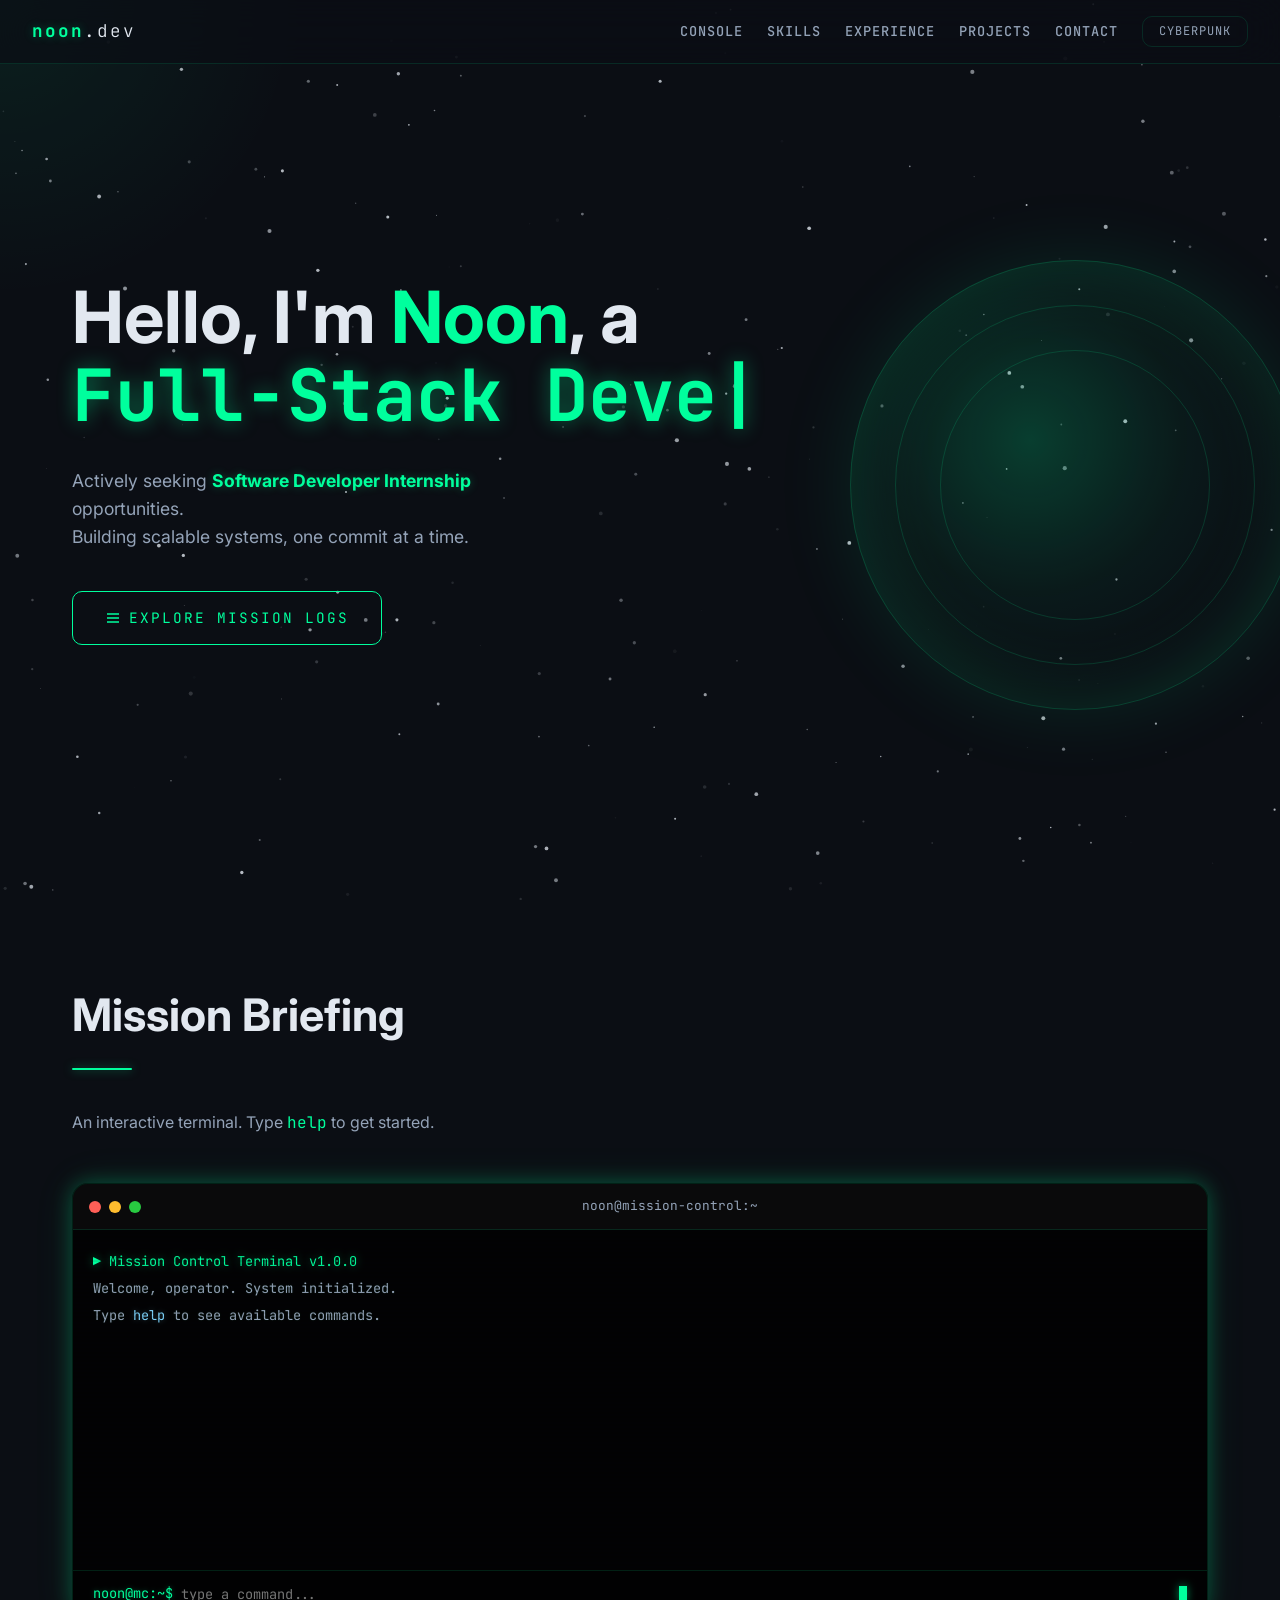
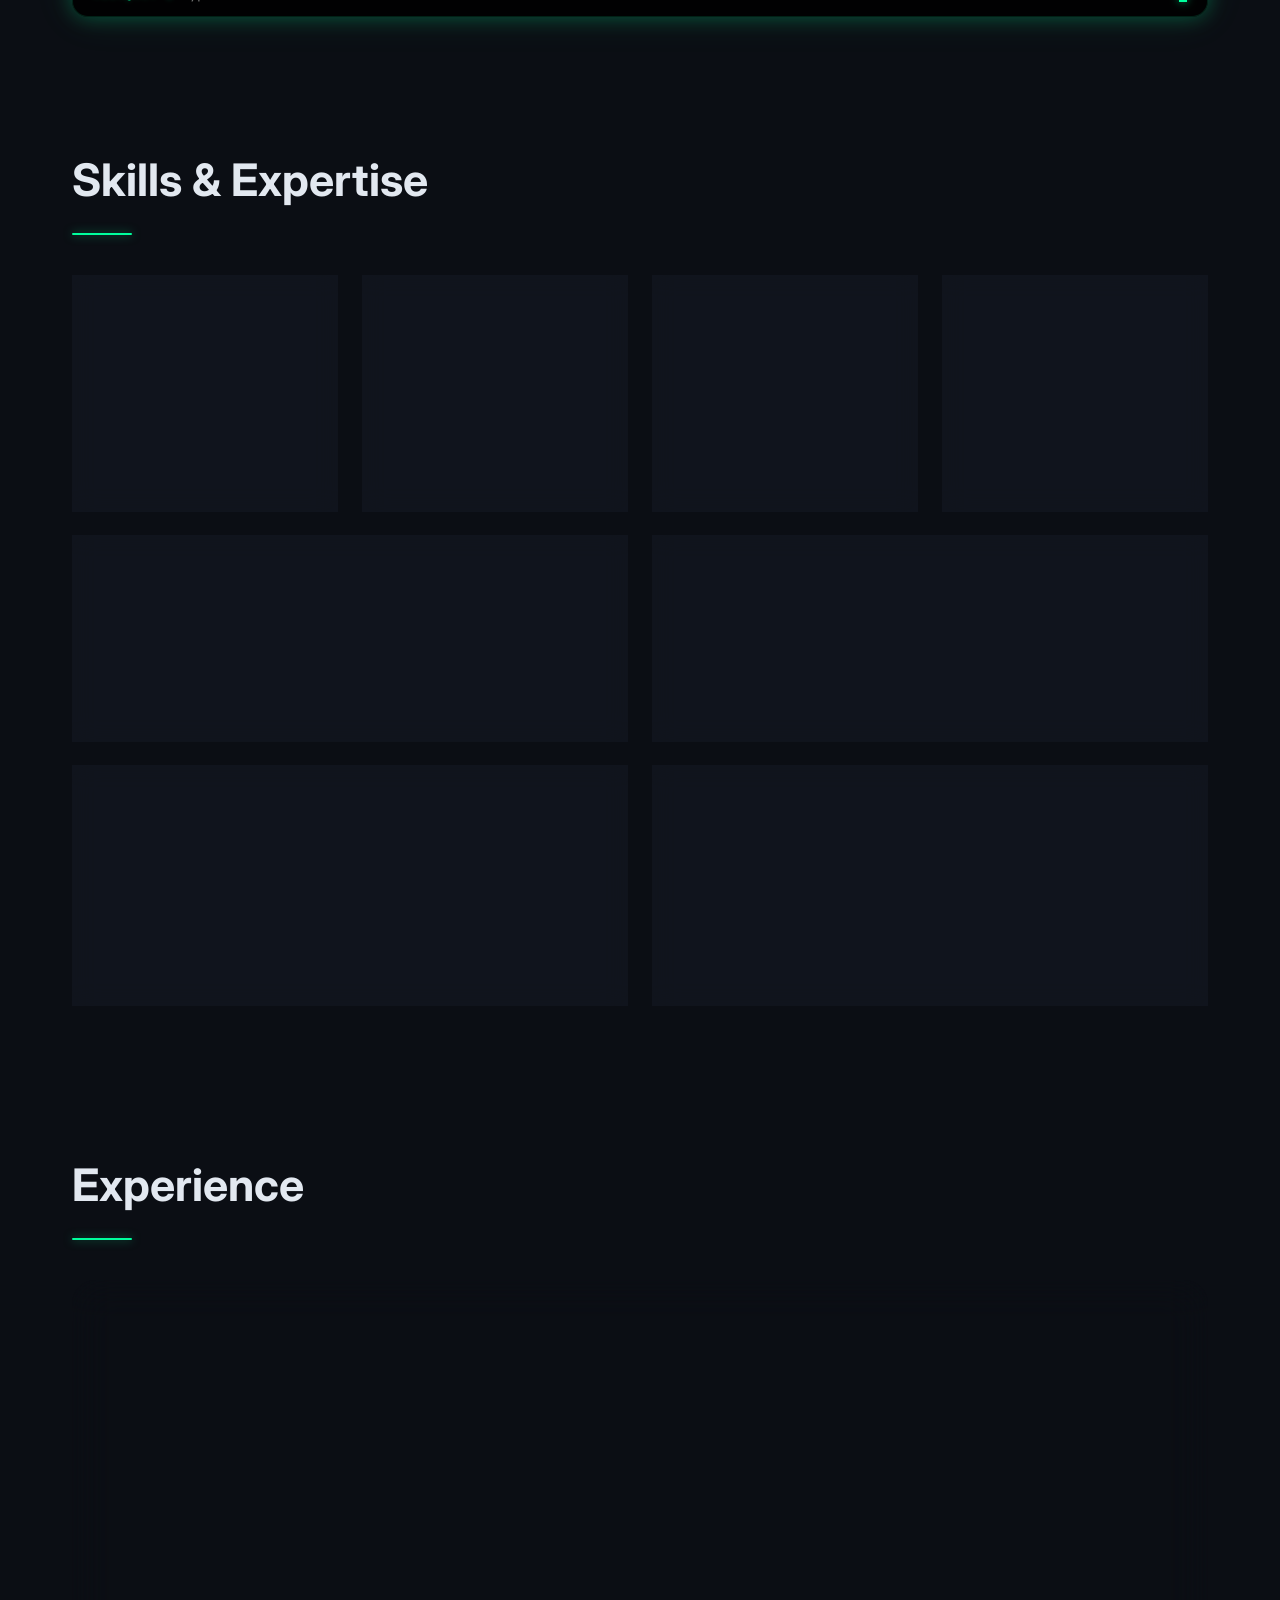
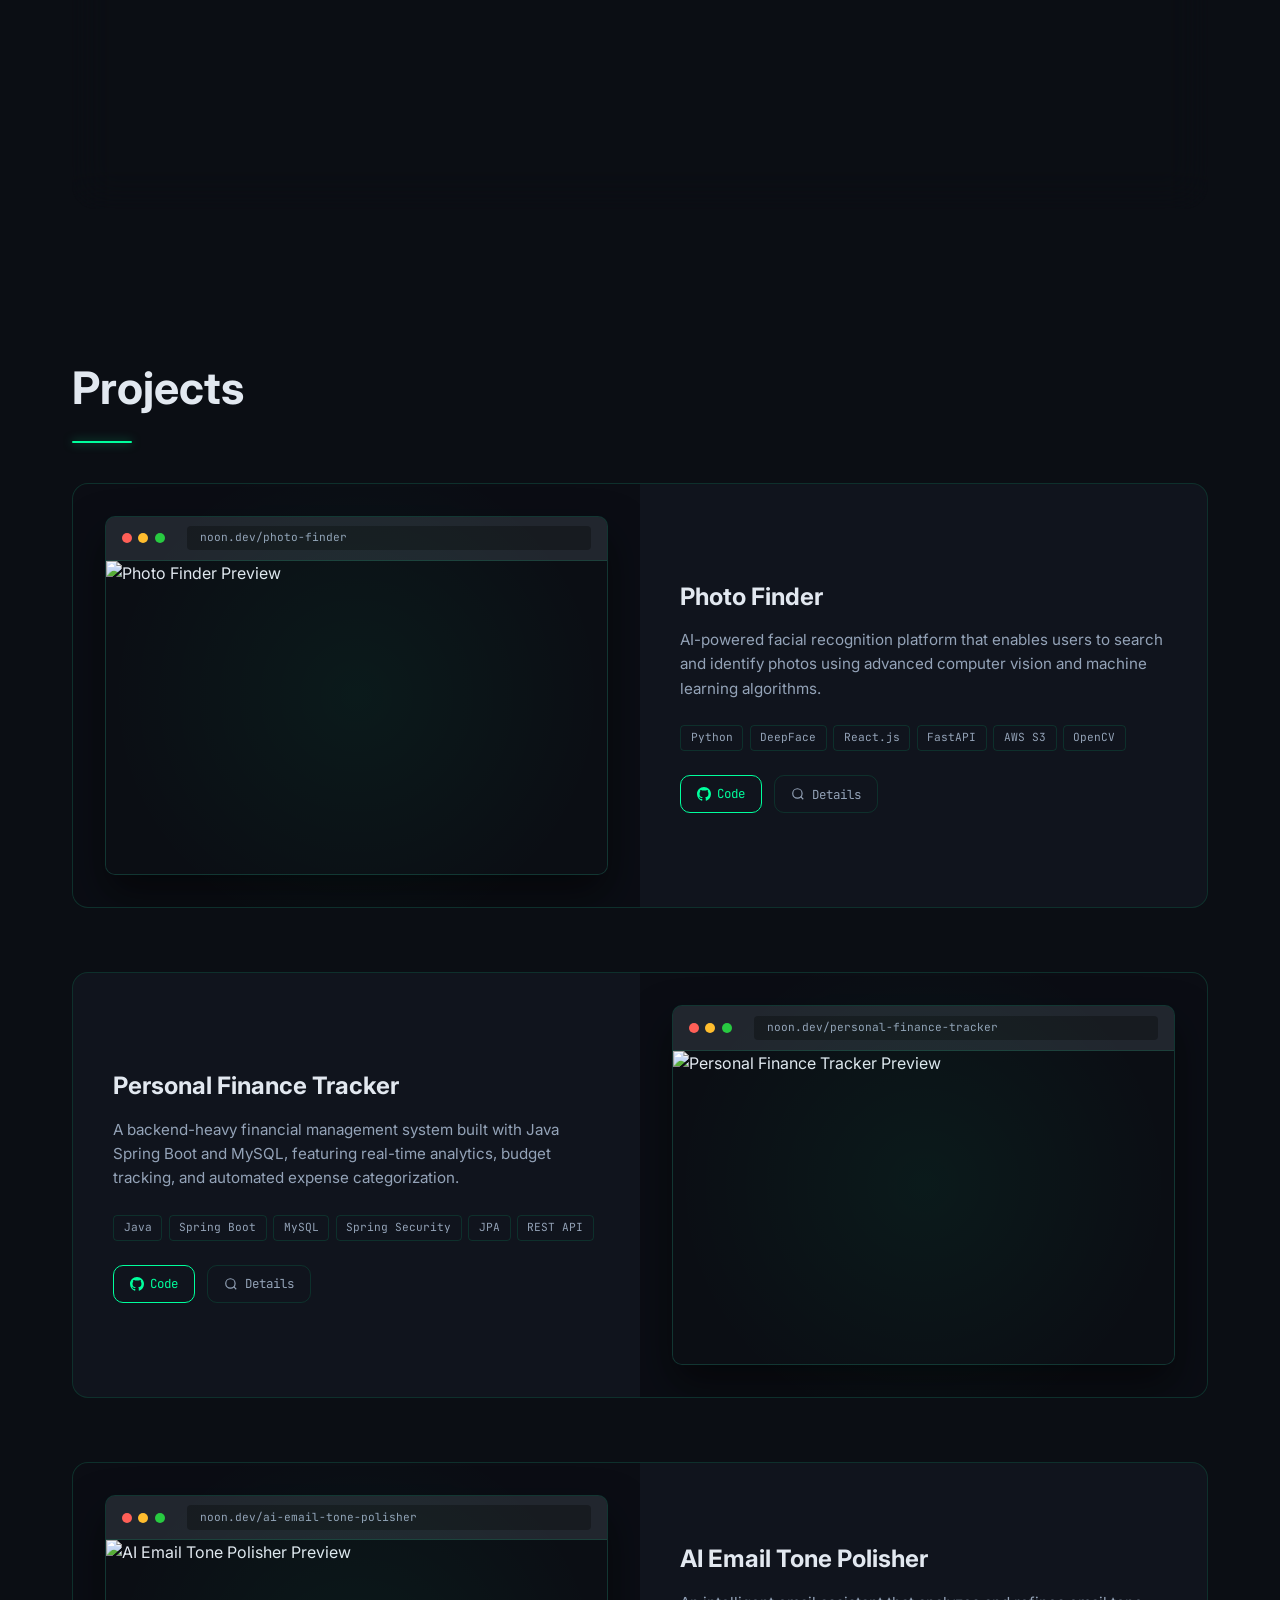
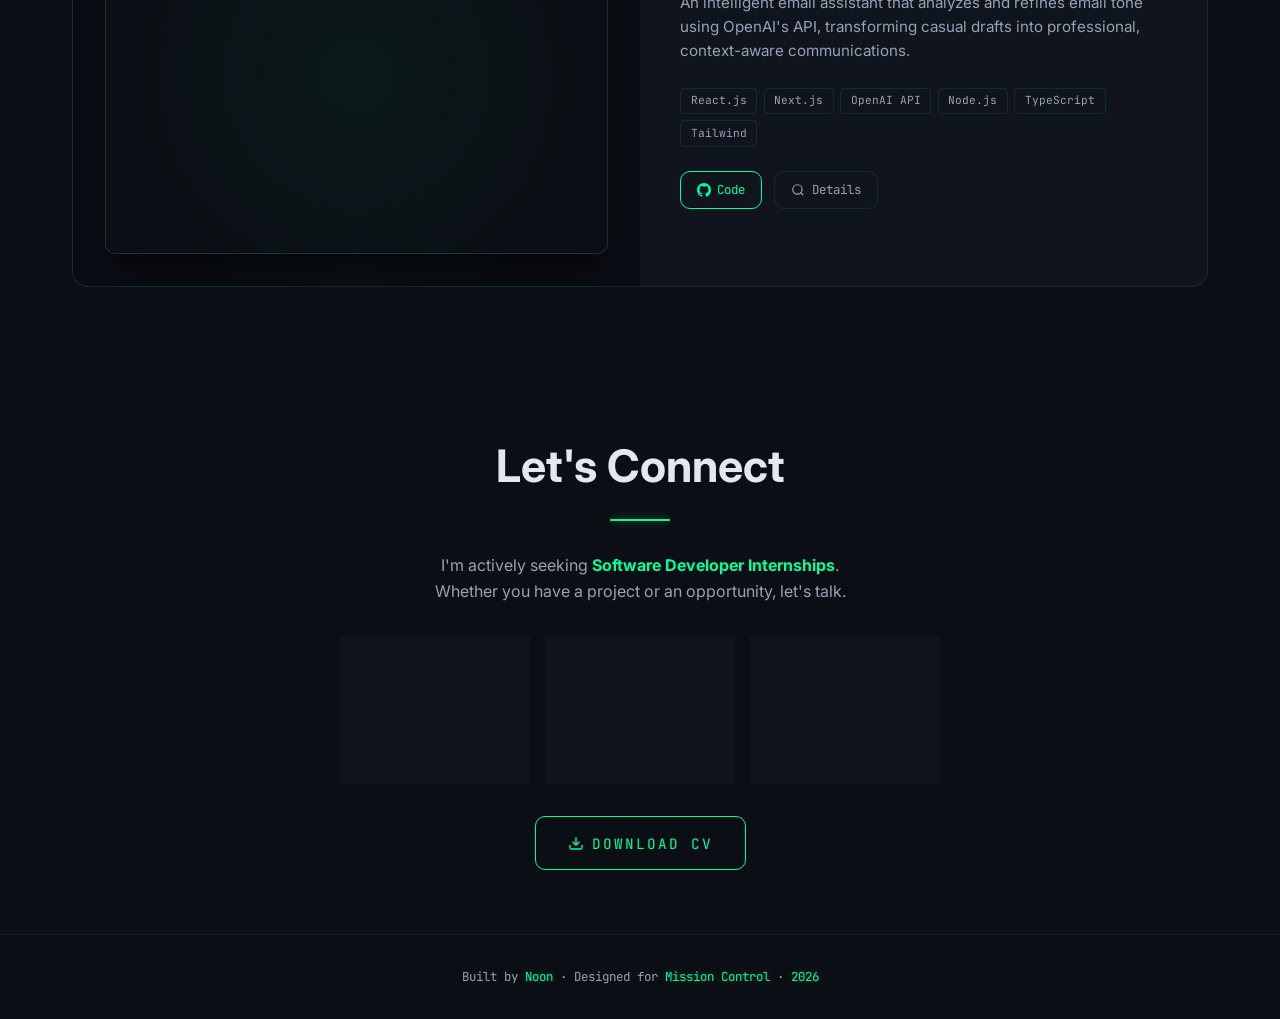
==== commit 390b90fb: "fix" ====
--- a/noon-portfolio.html
+++ b/noon-portfolio.html
@@ -1062,12 +1062,12 @@
         <div class="contact-label">Email</div>
         <div class="contact-val">noon@example.com</div>
       </a>
-      <a class="contact-card" href="https://github.com/" target="_blank">
+      <a class="contact-card" href="https://github.com/" target="_blank" rel="noopener noreferrer">
         <div class="contact-icon" style="font-family:var(--mono);font-size:1.1rem">GH</div>
         <div class="contact-label">GitHub</div>
         <div class="contact-val">@noon-dev</div>
       </a>
-      <a class="contact-card" href="https://linkedin.com/" target="_blank">
+      <a class="contact-card" href="https://linkedin.com/" target="_blank" rel="noopener noreferrer">
         <div class="contact-icon">in</div>
         <div class="contact-label">LinkedIn</div>
         <div class="contact-val">/in/noon-dev</div>
@@ -1343,8 +1343,8 @@
     contact:()=>{
       print('[Contact]','t-info');
       print('✉  <span class="t-accent">noon@example.com</span>');
-      print('⌥  <a href="https://github.com/" target="_blank" style="color:var(--accent)">github.com/noon-dev</a>');
-      print('⊞  <a href="https://linkedin.com/" target="_blank" style="color:var(--accent)">linkedin.com/in/noon-dev</a>');
+      print('⌥  <a href="https://github.com/" target="_blank" rel="noopener noreferrer" style="color:var(--accent)">github.com/noon-dev</a>');
+      print('⊞  <a href="https://linkedin.com/" target="_blank" rel="noopener noreferrer" style="color:var(--accent)">linkedin.com/in/noon-dev</a>');
     },
     clear:()=>{body.innerHTML='';return}
   };
@@ -1472,7 +1472,7 @@
         <div class="proj-desc">${p.desc}</div>
         <div class="proj-tags">${p.tags.map(t=>`<span class="proj-tag">${t}</span>`).join('')}</div>
         <div class="proj-links">
-          <a class="btn-primary" href="${p.github}" target="_blank">
+          <a class="btn-primary" href="${p.github}" target="_blank" rel="noopener noreferrer">
             <svg width="14" height="14" viewBox="0 0 24 24" fill="currentColor"><path d="M12 0c-6.626 0-12 5.373-12 12 0 5.302 3.438 9.8 8.207 11.387.599.111.793-.261.793-.577v-2.234c-3.338.726-4.033-1.416-4.033-1.416-.546-1.387-1.333-1.756-1.333-1.756-1.089-.745.083-.729.083-.729 1.205.084 1.839 1.237 1.839 1.237 1.07 1.834 2.807 1.304 3.492.997.107-.775.418-1.305.762-1.604-2.665-.305-5.467-1.334-5.467-5.931 0-1.311.469-2.381 1.236-3.221-.124-.303-.535-1.524.117-3.176 0 0 1.008-.322 3.301 1.23.957-.266 1.983-.399 3.003-.404 1.02.005 2.047.138 3.006.404 2.291-1.552 3.297-1.23 3.297-1.23.653 1.653.242 2.874.118 3.176.77.84 1.235 1.911 1.235 3.221 0 4.609-2.807 5.624-5.479 5.921.43.372.823 1.102.823 2.222v3.293c0 .319.192.694.801.576 4.765-1.589 8.199-6.086 8.199-11.386 0-6.627-5.373-12-12-12z"/></svg>
             Code
           </a>
@@ -1526,8 +1526,8 @@
     <h3>Code Highlight</h3>
     <div class="code-block">${p.code}</div>
     <div style="display:flex;gap:0.75rem;margin-top:1.5rem;flex-wrap:wrap">
-      <a class="btn-primary" href="${p.github}" target="_blank">View on GitHub</a>
-      <a class="btn-ghost" href="${p.demo}" target="_blank">Live Demo ↗</a>
+      <a class="btn-primary" href="${p.github}" target="_blank" rel="noopener noreferrer">View on GitHub</a>
+      <a class="btn-ghost" href="${p.demo}" target="_blank" rel="noopener noreferrer">Live Demo ↗</a>
     </div>
   `;
   document.getElementById('modalOverlay').classList.add('open');
@@ -1567,4 +1567,3 @@
 </script>
 </body>
 </html>
-
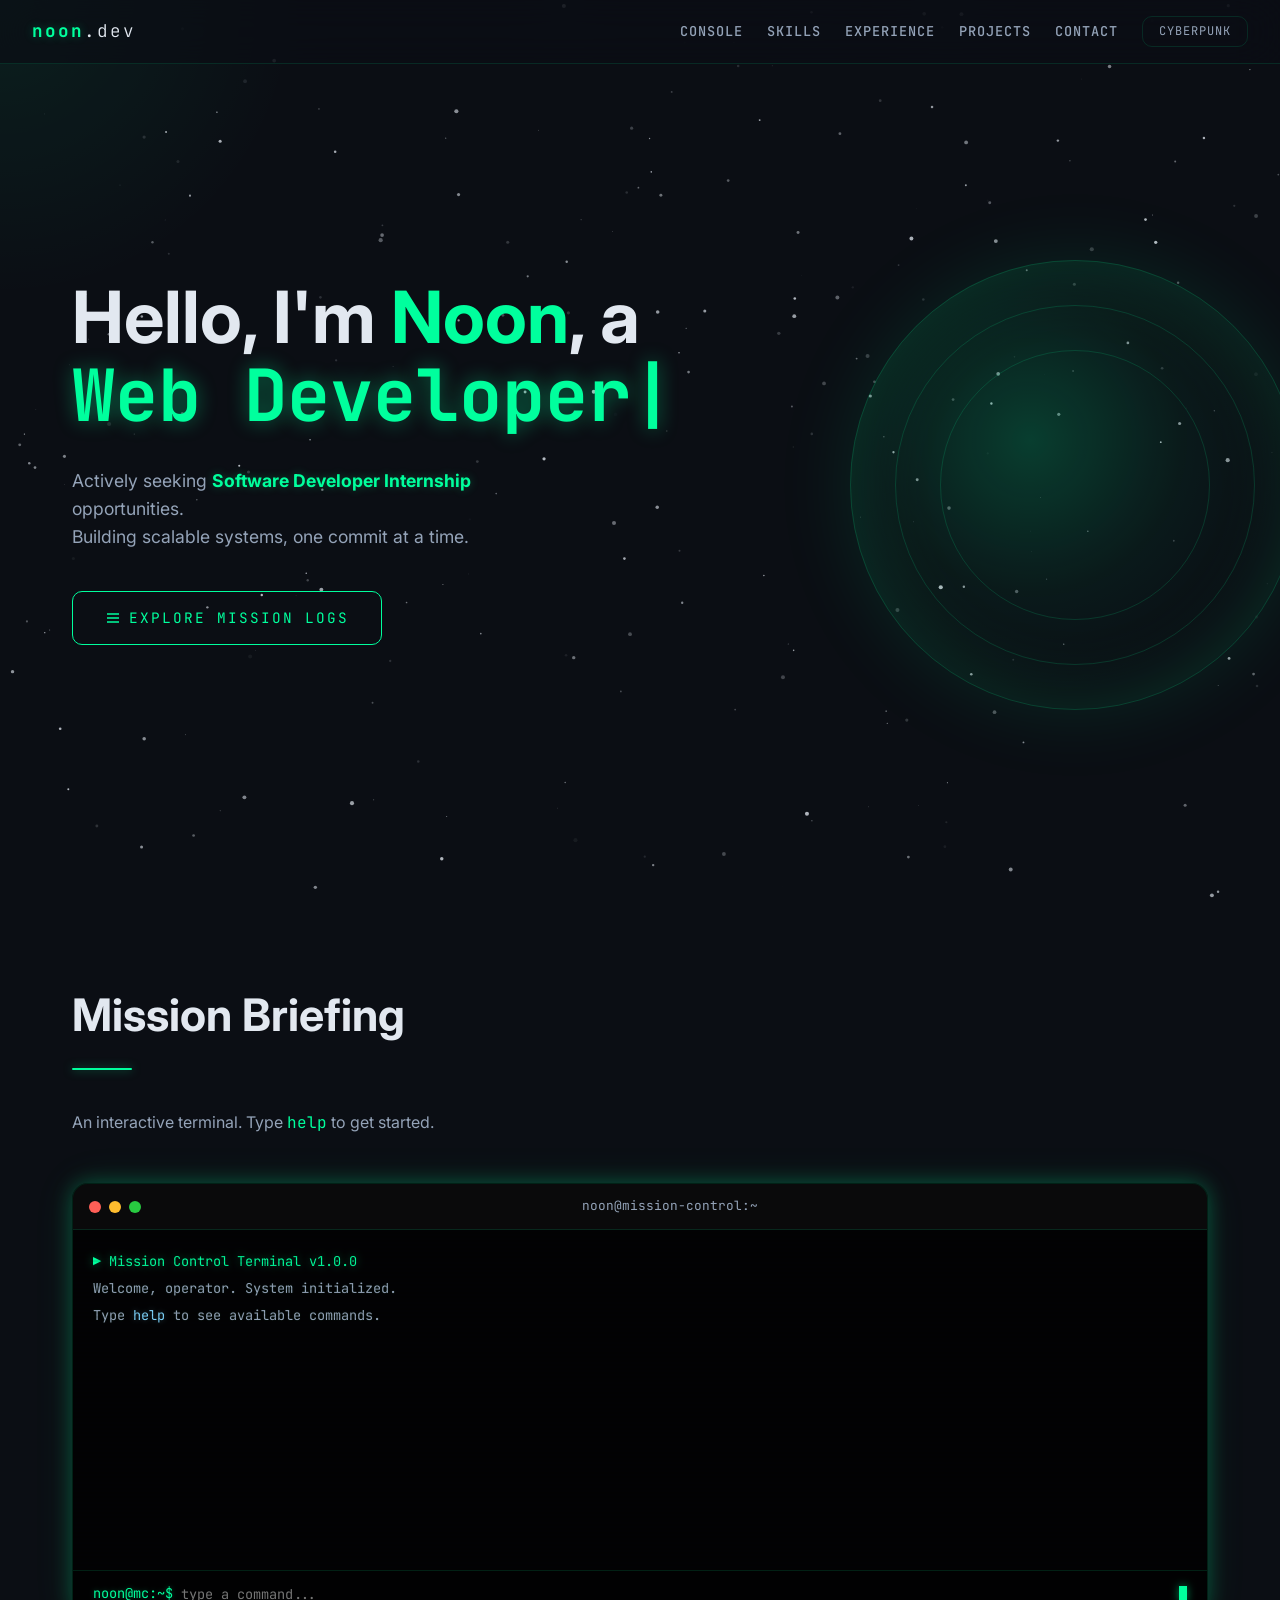
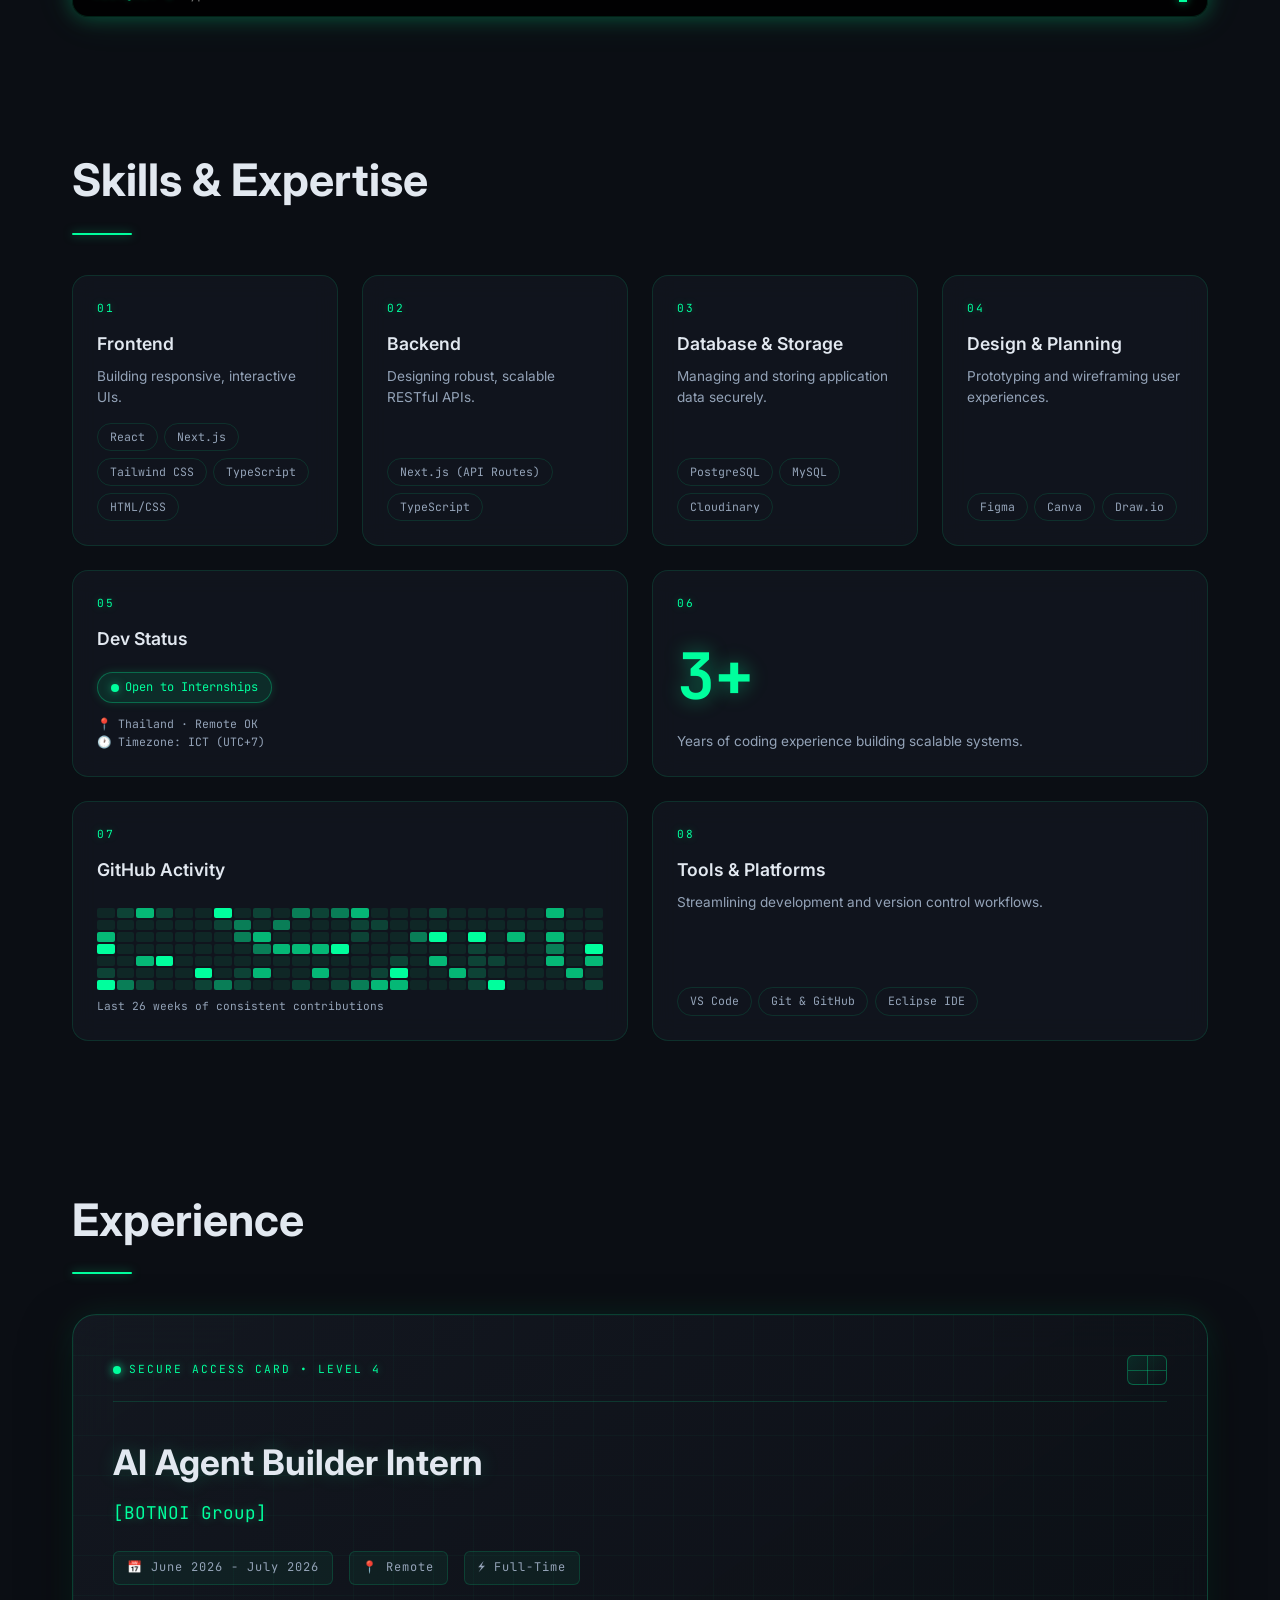
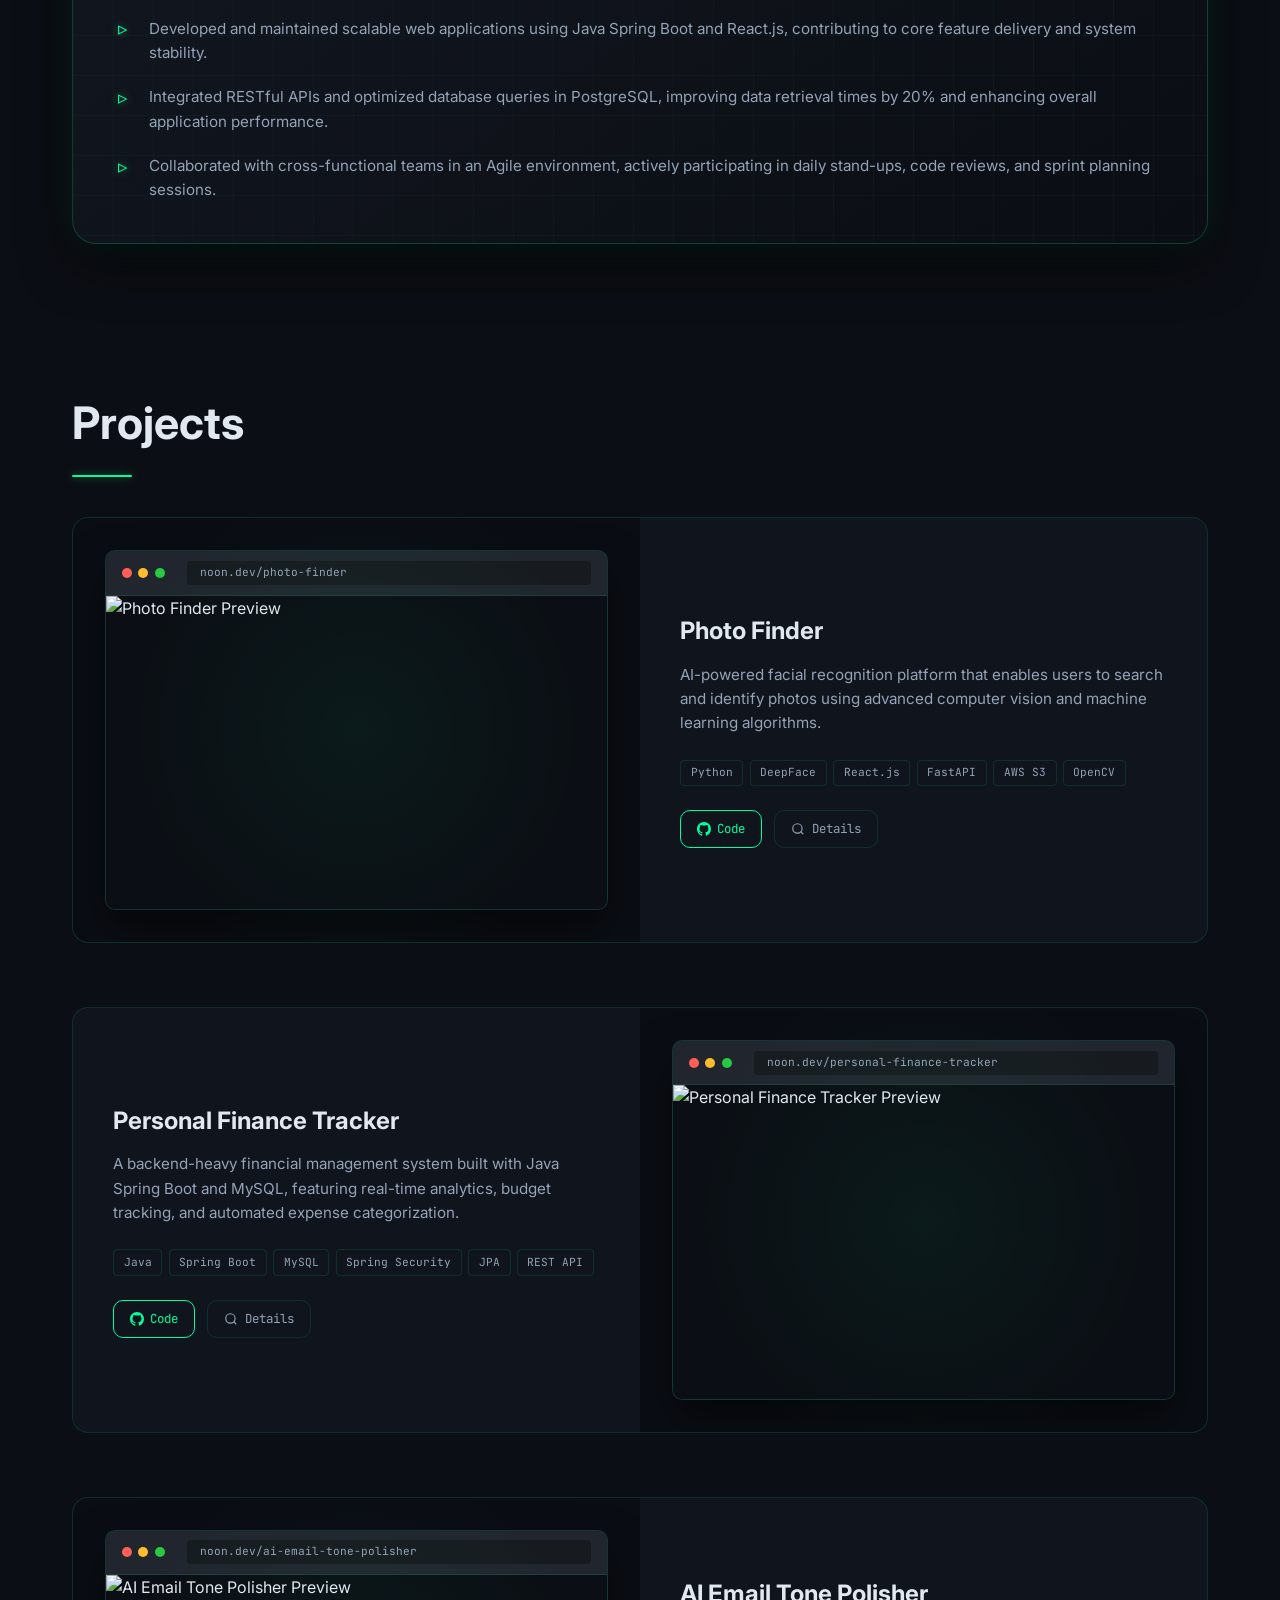
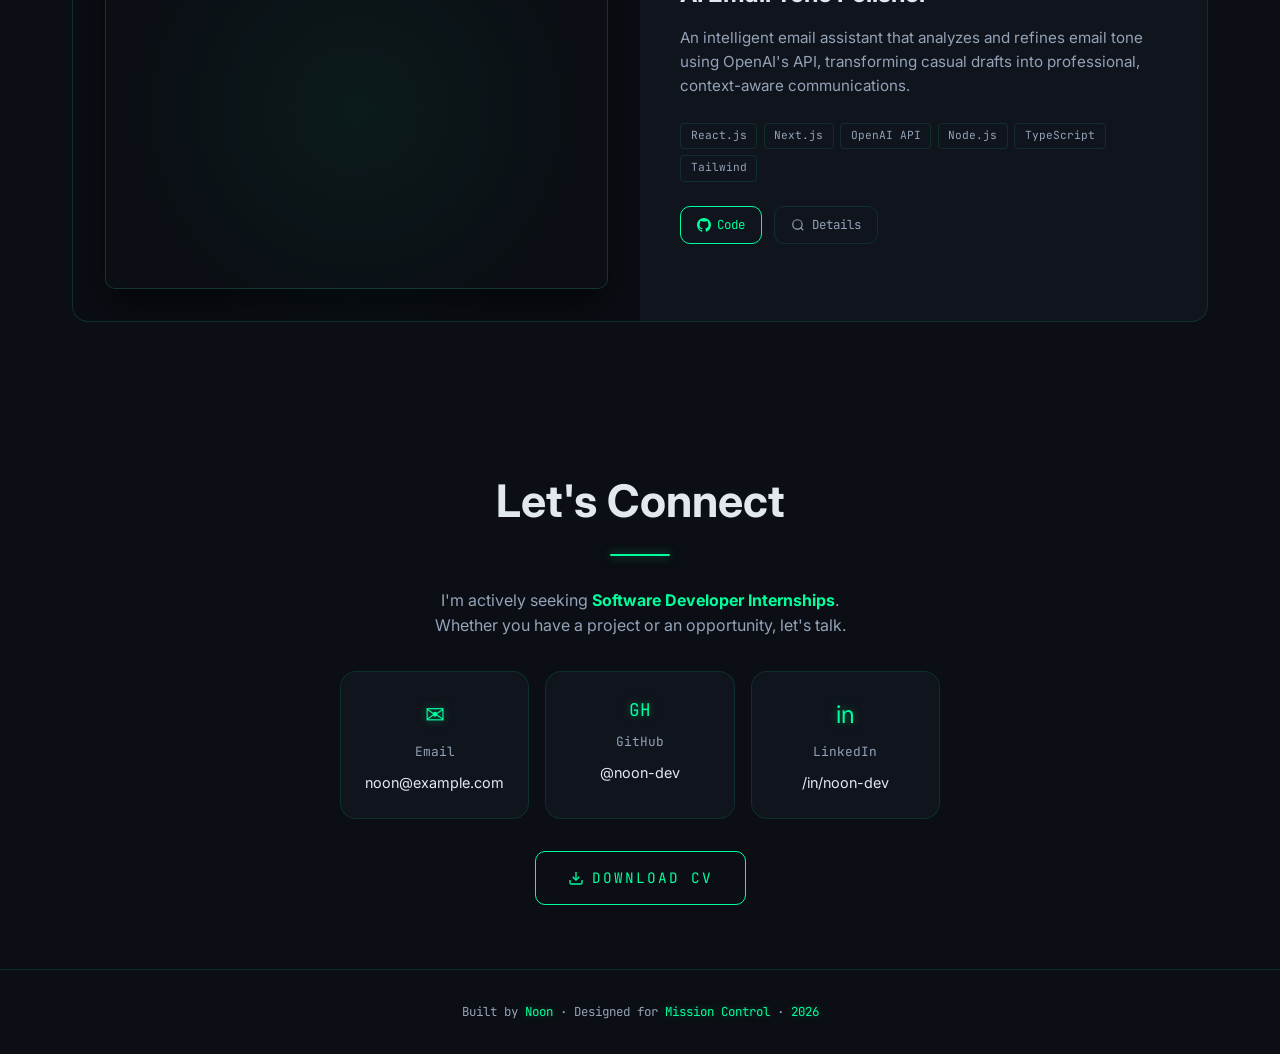
==== commit 845327da: "feat: update tech stack and integrate live GitHub activity" ====
--- a/noon-portfolio.html
+++ b/noon-portfolio.html
@@ -919,8 +919,9 @@
         <div class="bc-title">Frontend</div>
         <div class="bc-sub">Building responsive, interactive UIs.</div>
         <div class="skill-pills">
-          <span class="pill hl">React.js</span><span class="pill hl">Next.js</span>
-          <span class="pill">TypeScript</span><span class="pill hl">Tailwind</span>
+          <span class="pill hl">React</span><span class="pill hl">Next.js</span>
+          <span class="pill hl">Tailwind CSS</span><span class="pill">TypeScript</span>
+          <span class="pill">HTML/CSS</span>
         </div>
       </div>
  
@@ -929,28 +930,27 @@
         <div class="bc-title">Backend</div>
         <div class="bc-sub">Designing robust, scalable RESTful APIs.</div>
         <div class="skill-pills">
-          <span class="pill hl">Java</span><span class="pill hl">Spring Boot</span>
-          <span class="pill">Node.js</span><span class="pill">Python</span>
+          <span class="pill hl">Next.js (API Routes)</span><span class="pill hl">TypeScript</span>
         </div>
       </div>
  
       <div class="bento-card span-1" data-tilt data-tilt-max="5" data-tilt-glare="true" data-tilt-max-glare="0.1">
         <div class="bc-label">03</div>
-        <div class="bc-title">Database</div>
-        <div class="bc-sub">Optimizing data retrieval and schemas.</div>
+        <div class="bc-title">Database & Storage</div>
+        <div class="bc-sub">Managing and storing application data securely.</div>
         <div class="skill-pills">
-          <span class="pill hl">MySQL</span><span class="pill hl">PostgreSQL</span>
-          <span class="pill">MongoDB</span><span class="pill">Redis</span>
+          <span class="pill hl">PostgreSQL</span><span class="pill hl">MySQL</span>
+          <span class="pill">Cloudinary</span>
         </div>
       </div>
  
       <div class="bento-card span-1" data-tilt data-tilt-max="5" data-tilt-glare="true" data-tilt-max-glare="0.1">
         <div class="bc-label">04</div>
-        <div class="bc-title">AI & Cloud</div>
-        <div class="bc-sub">Integrating intelligent cloud solutions.</div>
+        <div class="bc-title">Design & Planning</div>
+        <div class="bc-sub">Prototyping and wireframing user experiences.</div>
         <div class="skill-pills">
-          <span class="pill hl">OpenAI API</span><span class="pill">DeepFace</span>
-          <span class="pill hl">AWS S3</span><span class="pill">Docker</span>
+          <span class="pill hl">Figma</span><span class="pill hl">Canva</span>
+          <span class="pill">Draw.io</span>
         </div>
       </div>
 
@@ -985,12 +985,11 @@
  
       <div class="bento-card span-2" data-tilt data-tilt-max="5" data-tilt-glare="true" data-tilt-max-glare="0.1">
         <div class="bc-label">08</div>
-        <div class="bc-title">DevOps & Tools</div>
-        <div class="bc-sub">Streamlining workflows and deployment.</div>
+        <div class="bc-title">Tools & Platforms</div>
+        <div class="bc-sub">Streamlining development and version control workflows.</div>
         <div class="skill-pills">
-          <span class="pill hl">Git / GitHub</span><span class="pill">CI/CD</span>
-          <span class="pill hl">Docker</span><span class="pill">Postman</span>
-          <span class="pill">Figma</span><span class="pill">VS Code</span>
+          <span class="pill hl">VS Code</span><span class="pill hl">Git & GitHub</span>
+          <span class="pill">Eclipse IDE</span>
         </div>
       </div>
  
@@ -1011,12 +1010,12 @@
             <div class="holo-chip"></div>
           </div>
           
-          <div class="holo-role">Software Developer Intern</div>
-          <div class="holo-company">[Company Name]</div>
+          <div class="holo-role">AI Agent Builder Intern</div>
+          <div class="holo-company">[BOTNOI Group]</div>
           
           <div class="holo-meta">
-            <span class="holo-tag">📅 [Duration: 2 Months]</span>
-            <span class="holo-tag">📍 Remote / Hybrid</span>
+            <span class="holo-tag">📅 June 2026 - July 2026</span>
+            <span class="holo-tag">📍 Remote</span>
             <span class="holo-tag">⚡ Full-Time</span>
           </div>
           
@@ -1074,7 +1073,7 @@
       </a>
     </div>
     <div style="margin-top:2rem">
-      <a class="hero-cta" href="#" style="opacity:1;animation:none;display:inline-flex">
+      <a class="hero-cta" href="./assets/Noon_CV.pdf" download="Noon_CV.pdf" style="opacity:1;animation:none;display:inline-flex">
         <svg width="16" height="16" viewBox="0 0 24 24" fill="none" stroke="currentColor" stroke-width="2"><path d="M21 15v4a2 2 0 01-2 2H5a2 2 0 01-2-2v-4"/><polyline points="7 10 12 15 17 10"/><line x1="12" y1="15" x2="12" y2="3"/></svg>
         Download CV
       </a>
@@ -1220,7 +1219,7 @@
 // ---- TYPEWRITER ----
 (function(){
   const el=document.getElementById('typewriter');
-  const words=['Full-Stack Developer','Java Spring Boot Specialist','AI Integrator','Problem Solver'];
+  const words=['Web Developer','Software Engineering','AI Agent Builder','Prompt Engineering'];
   let wi=0,ci=0,deleting=false;
   function tick(){
     const w=words[wi];
@@ -1389,14 +1388,44 @@
 })();
  
 // ---- GITHUB GRAPH ----
-(function(){
-  const g=document.getElementById('ghGraph');
-  const levels=['','l1','l2','l3','l4'];
-  for(let i=0;i<182;i++){
-    const d=document.createElement('div');
-    const r=Math.random();
-    d.className='gh-cell '+(r>0.6?levels[Math.floor(Math.random()*4)+1]:'');
-    g.appendChild(d);
+(async function(){
+  const g = document.getElementById('ghGraph');
+  const username = 'WoranutKhwanpongdee'; // 📝 TODO: เปลี่ยนเป็น GitHub Username จริงของคุณ
+  
+  try {
+    // 1. เรียกข้อมูลจาก Community Proxy API
+    const res = await fetch(`https://github-contributions-api.deno.dev/${username}.json`);
+    if (!res.ok) throw new Error('API fetch failed');
+    const data = await res.json();
+    
+    // 2. แปลงข้อมูลและกรองเอาแค่ 182 วันล่าสุด (26 weeks) ให้พอดีกับช่องที่คุณเตรียมไว้
+    let days = data.contributions.flat().slice(-182);
+    g.innerHTML = ''; 
+    
+    // 3. วาด DOM ใหม่ด้วยข้อมูลการ Commit จริงๆ
+    days.forEach(day => {
+      const d = document.createElement('div');
+      let levelClass = '';
+      // เทียบสเกลสีตามจำนวนการ Commit
+      if (day.contributionCount > 0 && day.contributionCount <= 3) levelClass = 'l1';
+      else if (day.contributionCount > 3 && day.contributionCount <= 6) levelClass = 'l2';
+      else if (day.contributionCount > 6 && day.contributionCount <= 10) levelClass = 'l3';
+      else if (day.contributionCount > 10) levelClass = 'l4';
+      
+      d.className = `gh-cell ${levelClass}`;
+      d.title = `${day.contributionCount} contributions on ${day.date}`; // เพิ่ม Tooltip ตอนเอาเมาส์ชี้
+      g.appendChild(d);
+    });
+  } catch (err) {
+    console.warn('GitHub API failed, using fallback:', err);
+    // Fallback: ถ้าเน็ตหลุดหรือ API พัง ให้สุ่มเหมือนเดิมเว็บจะได้ไม่โล่ง
+    const levels=['','l1','l2','l3','l4'];
+    for(let i=0;i<182;i++){
+      const d=document.createElement('div');
+      const r=Math.random();
+      d.className='gh-cell '+(r>0.6?levels[Math.floor(Math.random()*4)+1]:'');
+      g.appendChild(d);
+    }
   }
 })();
  
